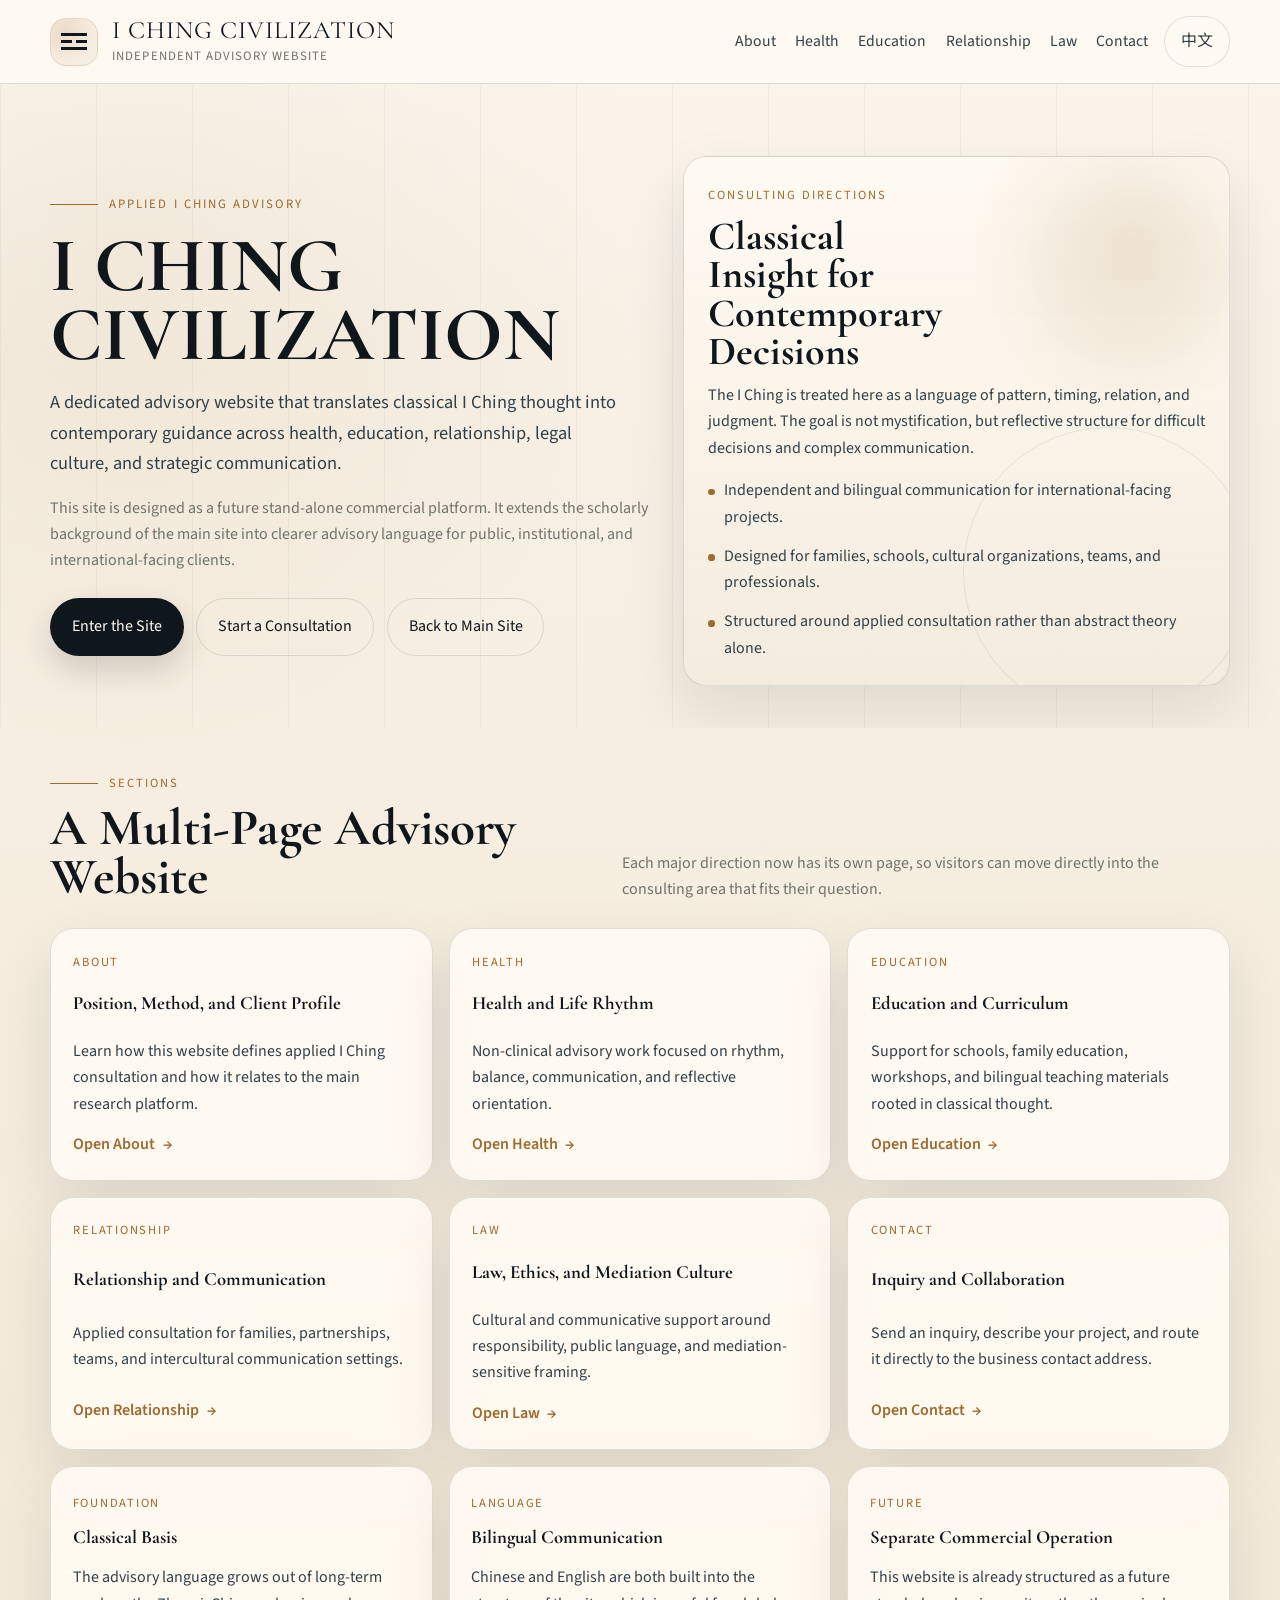
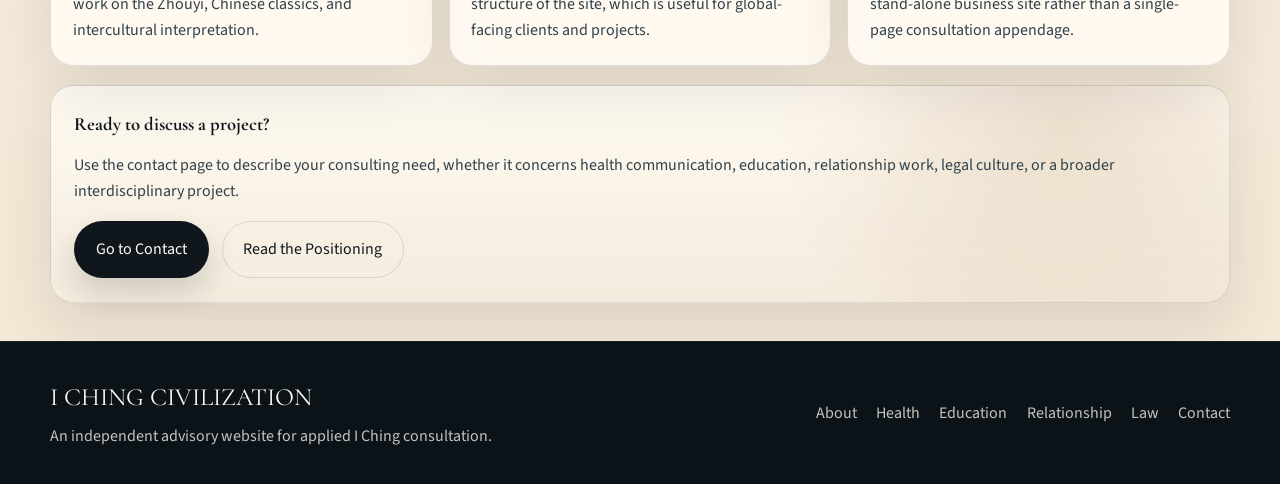
==== en/index.html @ f00c6655 "Initial commit" ====
<!DOCTYPE html>
<html lang="en">
  <head>
    <meta charset="UTF-8" />
    <meta name="viewport" content="width=device-width, initial-scale=1.0" />
    <title>I CHING CIVILIZATION</title>
    <meta
      name="description"
      content="I CHING CIVILIZATION is an independent advisory website that translates I Ching thought into modern consulting across health, education, relationship, law, and communication contexts."
    />
    <link rel="preconnect" href="https://fonts.googleapis.com" />
    <link rel="preconnect" href="https://fonts.gstatic.com" crossorigin />
    <link
      href="https://fonts.googleapis.com/css2?family=Cormorant+Garamond:wght@500;600;700&family=Noto+Sans+SC:wght@400;500;700&family=Noto+Serif+SC:wght@500;600;700&family=Source+Sans+3:wght@400;500;600;700&display=swap"
      rel="stylesheet"
    />
    <link rel="stylesheet" href="../site.css" />
  </head>
  <body data-lang="en">
    <header class="site-header">
      <div class="container nav-wrap">
        <a class="brand" href="index.html" aria-label="I CHING CIVILIZATION Home">
          <span class="brand-mark" aria-hidden="true">
            <span></span>
            <span class="broken"></span>
            <span></span>
          </span>
          <span>
            <span class="brand-title">I CHING CIVILIZATION</span>
            <span class="brand-subtitle">Independent Advisory Website</span>
          </span>
        </a>

        <button class="menu-toggle" id="menu-toggle" type="button" aria-expanded="false" aria-controls="nav-panel">
          Menu
        </button>

        <div class="nav-panel" id="nav-panel">
          <nav class="nav-links" aria-label="Main Navigation">
            <a href="about.html">About</a>
            <a href="health.html">Health</a>
            <a href="education.html">Education</a>
            <a href="relationship.html">Relationship</a>
            <a href="law.html">Law</a>
            <a href="contact.html">Contact</a>
          </nav>
          <a class="lang-switch" href="../zh/index.html">中文</a>
        </div>
      </div>
    </header>

    <main id="top">
      <section class="hero">
        <div class="container hero-grid">
          <div>
            <p class="eyebrow">Applied I Ching Advisory</p>
            <h1>I CHING CIVILIZATION</h1>
            <p class="hero-deck">
              A dedicated advisory website that translates classical I Ching thought into contemporary guidance across health, education, relationship, legal culture, and strategic communication.
            </p>
            <p class="hero-body">
              This site is designed as a future stand-alone commercial platform. It extends the scholarly background of the main site into clearer advisory language for public, institutional, and international-facing clients.
            </p>
            <div class="hero-actions">
              <a class="button" href="about.html">Enter the Site</a>
              <a class="button secondary" href="contact.html">Start a Consultation</a>
              <a class="button secondary" href="https://ichingciv.org/">Back to Main Site</a>
            </div>
          </div>

          <article class="hero-card">
            <span class="card-kicker">Consulting Directions</span>
            <h2>Classical Insight for Contemporary Decisions</h2>
            <p>
              The I Ching is treated here as a language of pattern, timing, relation, and judgment. The goal is not mystification, but reflective structure for difficult decisions and complex communication.
            </p>
            <ul class="point-list">
              <li>Independent and bilingual communication for international-facing projects.</li>
              <li>Designed for families, schools, cultural organizations, teams, and professionals.</li>
              <li>Structured around applied consultation rather than abstract theory alone.</li>
            </ul>
          </article>
        </div>
      </section>

      <section class="section">
        <div class="container">
          <div class="section-head">
            <div>
              <div class="section-tag">Sections</div>
              <h2 class="section-title">A Multi-Page Advisory Website</h2>
            </div>
            <p class="section-copy">
              Each major direction now has its own page, so visitors can move directly into the consulting area that fits their question.
            </p>
          </div>

          <div class="overview-grid">
            <article class="overview-card">
              <span class="service-meta">About</span>
              <h3>Position, Method, and Client Profile</h3>
              <p>Learn how this website defines applied I Ching consultation and how it relates to the main research platform.</p>
              <a class="button-link" href="about.html">Open About</a>
            </article>
            <article class="overview-card">
              <span class="service-meta">Health</span>
              <h3>Health and Life Rhythm</h3>
              <p>Non-clinical advisory work focused on rhythm, balance, communication, and reflective orientation.</p>
              <a class="button-link" href="health.html">Open Health</a>
            </article>
            <article class="overview-card">
              <span class="service-meta">Education</span>
              <h3>Education and Curriculum</h3>
              <p>Support for schools, family education, workshops, and bilingual teaching materials rooted in classical thought.</p>
              <a class="button-link" href="education.html">Open Education</a>
            </article>
            <article class="overview-card">
              <span class="service-meta">Relationship</span>
              <h3>Relationship and Communication</h3>
              <p>Applied consultation for families, partnerships, teams, and intercultural communication settings.</p>
              <a class="button-link" href="relationship.html">Open Relationship</a>
            </article>
            <article class="overview-card">
              <span class="service-meta">Law</span>
              <h3>Law, Ethics, and Mediation Culture</h3>
              <p>Cultural and communicative support around responsibility, public language, and mediation-sensitive framing.</p>
              <a class="button-link" href="law.html">Open Law</a>
            </article>
            <article class="overview-card">
              <span class="service-meta">Contact</span>
              <h3>Inquiry and Collaboration</h3>
              <p>Send an inquiry, describe your project, and route it directly to the business contact address.</p>
              <a class="button-link" href="contact.html">Open Contact</a>
            </article>
          </div>

          <div class="detail-grid" style="margin-top: 1rem;">
            <article class="detail-card">
              <span class="service-meta">Foundation</span>
              <h3>Classical Basis</h3>
              <p>The advisory language grows out of long-term work on the Zhouyi, Chinese classics, and intercultural interpretation.</p>
            </article>
            <article class="detail-card">
              <span class="service-meta">Language</span>
              <h3>Bilingual Communication</h3>
              <p>Chinese and English are both built into the structure of the site, which is useful for global-facing clients and projects.</p>
            </article>
            <article class="detail-card">
              <span class="service-meta">Future</span>
              <h3>Separate Commercial Operation</h3>
              <p>This website is already structured as a future stand-alone business site rather than a single-page consultation appendage.</p>
            </article>
          </div>

          <article class="cta-strip">
            <h3>Ready to discuss a project?</h3>
            <p>Use the contact page to describe your consulting need, whether it concerns health communication, education, relationship work, legal culture, or a broader interdisciplinary project.</p>
            <div class="cta-actions">
              <a class="button" href="contact.html">Go to Contact</a>
              <a class="button secondary" href="about.html">Read the Positioning</a>
            </div>
          </article>
        </div>
      </section>
    </main>

    <footer class="site-footer">
      <div class="container footer-grid">
        <div class="footer-copy">
          <div class="footer-title">I CHING CIVILIZATION</div>
          <p>An independent advisory website for applied I Ching consultation.</p>
        </div>
        <nav class="footer-links">
          <a href="about.html">About</a>
          <a href="health.html">Health</a>
          <a href="education.html">Education</a>
          <a href="relationship.html">Relationship</a>
          <a href="law.html">Law</a>
          <a href="contact.html">Contact</a>
        </nav>
      </div>
    </footer>
    <script src="../site.js?v=20260408-2"></script>
  </body>
</html>
---- site.css ----
:root {
  --ink: #0f171d;
  --ink-soft: #1a2730;
  --paper: #f6efe3;
  --surface: #fffaf2;
  --line: rgba(15, 23, 29, 0.12);
  --accent: #9d6a31;
  --accent-soft: #d8c0a0;
  --copy: #30404a;
  --muted: #6f736c;
  --shadow: 0 24px 60px rgba(15, 23, 29, 0.1);
  --font-sans: "Source Sans 3", "Noto Sans SC", sans-serif;
  --font-serif: "Cormorant Garamond", "Noto Serif SC", serif;
}

* {
  box-sizing: border-box;
}

html {
  scroll-behavior: smooth;
  scroll-padding-top: 6rem;
}

body {
  margin: 0;
  font-family: var(--font-sans);
  color: var(--copy);
  background:
    radial-gradient(circle at 10% 12%, rgba(157, 106, 49, 0.08), transparent 24%),
    linear-gradient(180deg, #f8f2e8 0%, #f3e7d4 100%);
  line-height: 1.65;
  -webkit-font-smoothing: antialiased;
  text-rendering: optimizeLegibility;
}

a {
  color: inherit;
  text-decoration: none;
}

button,
input,
textarea,
select {
  font: inherit;
}

img {
  display: block;
  max-width: 100%;
}

.container {
  width: min(1180px, calc(100% - 2rem));
  margin: 0 auto;
}

.site-header {
  position: sticky;
  top: 0;
  z-index: 30;
  backdrop-filter: blur(14px);
  background: rgba(255, 250, 242, 0.92);
  border-bottom: 1px solid var(--line);
}

.nav-wrap {
  position: relative;
  min-height: 5.2rem;
  display: flex;
  align-items: center;
  justify-content: space-between;
  gap: 1rem;
}

.brand {
  display: flex;
  align-items: center;
  gap: 0.9rem;
}

.brand-mark {
  width: 3rem;
  height: 3rem;
  border-radius: 1rem;
  display: grid;
  align-content: center;
  gap: 0.22rem;
  padding: 0.62rem;
  background:
    radial-gradient(circle at 30% 30%, rgba(157, 106, 49, 0.14), transparent 70%),
    rgba(157, 106, 49, 0.08);
  border: 1px solid rgba(157, 106, 49, 0.16);
}

.brand-mark span {
  display: block;
  height: 0.22rem;
  background: var(--ink);
}

.brand-mark .broken {
  position: relative;
  background: transparent;
}

.brand-mark .broken::before,
.brand-mark .broken::after {
  content: "";
  position: absolute;
  top: 0;
  width: 41%;
  height: 100%;
  background: var(--ink);
}

.brand-mark .broken::after {
  right: 0;
}

.brand-title {
  display: block;
  font-family: var(--font-serif);
  font-size: clamp(1.25rem, 1.95vw, 1.7rem);
  color: var(--ink);
  line-height: 1.05;
  letter-spacing: 0.04em;
}

.brand-subtitle {
  display: block;
  margin-top: 0.18rem;
  color: var(--muted);
  font-size: 0.8rem;
  letter-spacing: 0.08em;
  text-transform: uppercase;
}

.menu-toggle,
.lang-switch,
.button {
  border: 1px solid transparent;
  cursor: pointer;
  transition:
    transform 0.2s ease,
    background-color 0.2s ease,
    border-color 0.2s ease,
    color 0.2s ease,
    box-shadow 0.2s ease;
}

.menu-toggle,
.lang-switch {
  display: none;
  padding: 0.72rem 1rem;
  border-radius: 999px;
  background: var(--surface);
  border-color: var(--line);
}

.nav-panel {
  display: flex;
  align-items: center;
  gap: 1rem;
}

.nav-links {
  display: flex;
  align-items: center;
  gap: 1.2rem;
}

.nav-links a {
  position: relative;
  padding: 0.28rem 0;
  font-size: 0.98rem;
}

.nav-links a::after {
  content: "";
  position: absolute;
  left: 0;
  bottom: -0.18rem;
  width: 100%;
  height: 2px;
  background: var(--accent);
  transform: scaleX(0);
  transform-origin: left;
  transition: transform 0.22s ease;
}

.nav-links a.is-current {
  color: var(--ink);
  font-weight: 600;
}

.nav-links a:hover::after,
.nav-links a:focus-visible::after,
.nav-links a.is-current::after {
  transform: scaleX(1);
}

.lang-switch {
  display: inline-flex;
  align-items: center;
  justify-content: center;
}

.lang-switch:hover,
.menu-toggle:hover {
  transform: translateY(-1px);
  border-color: rgba(157, 106, 49, 0.32);
}

.hero {
  position: relative;
  overflow: hidden;
  padding: 4.5rem 0 2.6rem;
}

.hero::before {
  content: "";
  position: absolute;
  inset: 0;
  background:
    repeating-linear-gradient(
      90deg,
      rgba(15, 23, 29, 0.035) 0,
      rgba(15, 23, 29, 0.035) 1px,
      transparent 1px,
      transparent 96px
    ),
    linear-gradient(180deg, rgba(255, 250, 242, 0.32), transparent 42%);
  pointer-events: none;
}

.hero-grid {
  position: relative;
  display: grid;
  grid-template-columns: minmax(0, 1.06fr) minmax(320px, 0.94fr);
  gap: 1rem;
  align-items: center;
}

.eyebrow {
  display: inline-flex;
  align-items: center;
  gap: 0.7rem;
  margin: 0 0 1rem;
  color: var(--accent);
  font-size: 0.8rem;
  letter-spacing: 0.16em;
  text-transform: uppercase;
}

.eyebrow::before {
  content: "";
  width: 3rem;
  height: 1px;
  background: currentColor;
}

.hero h1 {
  margin: 0;
  font-family: var(--font-serif);
  font-size: clamp(3.25rem, 6vw, 5.7rem);
  line-height: 0.9;
  color: var(--ink);
}

.hero-deck {
  max-width: 36rem;
  margin: 1.15rem 0 0;
  font-size: 1.15rem;
}

.hero-body {
  max-width: 38rem;
  margin: 1rem 0 0;
  color: var(--muted);
}

.hero-actions {
  display: flex;
  flex-wrap: wrap;
  gap: 0.8rem;
  margin-top: 1.5rem;
}

.button {
  display: inline-flex;
  align-items: center;
  justify-content: center;
  gap: 0.55rem;
  padding: 0.92rem 1.3rem;
  border-radius: 999px;
  background: var(--ink);
  color: #fffaf2;
  box-shadow: 0 14px 30px rgba(15, 23, 29, 0.16);
}

.button.secondary {
  background: transparent;
  color: var(--ink);
  border-color: rgba(15, 23, 29, 0.12);
  box-shadow: none;
}

.button:hover,
.button:focus-visible {
  transform: translateY(-1px);
}

.hero-card,
.service-card,
.detail-card,
.contact-card,
.form-card {
  border-radius: 1.45rem;
  border: 1px solid var(--line);
  background: rgba(255, 250, 242, 0.92);
  box-shadow: var(--shadow);
}

.hero-card {
  position: relative;
  overflow: hidden;
  padding: 1.5rem;
  min-height: 26rem;
  background:
    radial-gradient(circle at 82% 18%, rgba(157, 106, 49, 0.16), transparent 26%),
    linear-gradient(180deg, rgba(255, 250, 242, 0.98), rgba(243, 235, 221, 0.92));
}

.hero-card::after {
  content: "";
  position: absolute;
  right: -1.5rem;
  bottom: -2rem;
  width: 18rem;
  height: 18rem;
  border-radius: 50%;
  border: 1px solid rgba(15, 23, 29, 0.08);
}

.card-kicker {
  display: inline-flex;
  margin-bottom: 0.7rem;
  color: var(--accent);
  font-size: 0.78rem;
  letter-spacing: 0.16em;
  text-transform: uppercase;
}

.hero-card h2,
.section-title,
.service-card h3,
.detail-card h3,
.contact-card h3,
.form-card h3 {
  margin: 0;
  font-family: var(--font-serif);
  color: var(--ink);
}

.hero-card h2 {
  font-size: 2.5rem;
  line-height: 0.96;
  max-width: 12ch;
}

.hero-card p,
.service-card p,
.detail-card p,
.contact-card p,
.form-card p {
  margin: 0.72rem 0 0;
}

.point-list {
  margin: 1rem 0 0;
  padding: 0;
  list-style: none;
  display: grid;
  gap: 0.8rem;
}

.point-list li {
  position: relative;
  padding-left: 1rem;
}

.point-list li::before {
  content: "";
  position: absolute;
  left: 0;
  top: 0.72rem;
  width: 0.42rem;
  height: 0.42rem;
  border-radius: 50%;
  background: var(--accent);
}

.section {
  padding: 2.4rem 0;
}

.page-main {
  padding-bottom: 0.5rem;
}

.page-hero {
  position: relative;
  overflow: hidden;
  padding: 3.8rem 0 2.2rem;
}

.page-hero::before {
  content: "";
  position: absolute;
  inset: 0;
  background:
    repeating-linear-gradient(
      90deg,
      rgba(15, 23, 29, 0.03) 0,
      rgba(15, 23, 29, 0.03) 1px,
      transparent 1px,
      transparent 108px
    ),
    linear-gradient(180deg, rgba(255, 250, 242, 0.28), transparent 44%);
  pointer-events: none;
}

.page-hero .container,
.page-section .container {
  position: relative;
}

.breadcrumb {
  display: flex;
  flex-wrap: wrap;
  gap: 0.55rem;
  margin-bottom: 0.9rem;
  color: var(--muted);
  font-size: 0.92rem;
}

.breadcrumb span:last-child {
  color: var(--copy);
}

.page-kicker {
  display: inline-flex;
  align-items: center;
  gap: 0.7rem;
  margin-bottom: 0.9rem;
  color: var(--accent);
  font-size: 0.8rem;
  letter-spacing: 0.16em;
  text-transform: uppercase;
}

.page-kicker::before {
  content: "";
  width: 3rem;
  height: 1px;
  background: currentColor;
}

.page-title {
  margin: 0;
  font-family: var(--font-serif);
  font-size: clamp(3rem, 5vw, 4.7rem);
  line-height: 0.92;
  color: var(--ink);
}

.page-lead {
  max-width: 42rem;
  margin: 1rem 0 0;
  font-size: 1.08rem;
}

.page-grid {
  display: grid;
  grid-template-columns: minmax(0, 1.04fr) minmax(280px, 0.96fr);
  gap: 1rem;
  margin-top: 1.7rem;
  align-items: start;
}

.page-stack,
.side-stack {
  display: grid;
  gap: 1rem;
}

.page-panel,
.overview-card,
.cta-strip {
  border-radius: 1.45rem;
  border: 1px solid var(--line);
  background: rgba(255, 250, 242, 0.92);
  box-shadow: var(--shadow);
}

.page-panel,
.overview-card {
  padding: 1.4rem;
}

.page-panel h3,
.overview-card h3,
.cta-strip h3 {
  margin: 0;
  font-family: var(--font-serif);
  color: var(--ink);
}

.page-panel p,
.overview-card p,
.cta-strip p {
  margin: 0.72rem 0 0;
}

.page-panel + .page-panel {
  margin-top: 0;
}

.overview-grid {
  display: grid;
  grid-template-columns: repeat(3, minmax(0, 1fr));
  gap: 1rem;
}

.overview-card {
  display: grid;
  gap: 0.45rem;
}

.overview-card .button-link {
  margin-top: 0.45rem;
}

.button-link {
  display: inline-flex;
  align-items: center;
  gap: 0.45rem;
  color: var(--accent);
  font-weight: 600;
}

.button-link::after {
  content: "\2192";
  font-size: 0.95rem;
}

.signal-list {
  margin: 0;
  padding-left: 1.1rem;
  display: grid;
  gap: 0.55rem;
}

.signal-list li {
  padding-left: 0.1rem;
}

.cta-strip {
  padding: 1.45rem;
  margin-top: 1.2rem;
  background:
    radial-gradient(circle at 86% 18%, rgba(157, 106, 49, 0.16), transparent 28%),
    linear-gradient(180deg, rgba(255, 250, 242, 0.98), rgba(243, 235, 221, 0.94));
}

.cta-actions {
  display: flex;
  flex-wrap: wrap;
  gap: 0.8rem;
  margin-top: 1rem;
}

.visual-card {
  position: relative;
  overflow: hidden;
  padding: 1.4rem;
  border-radius: 1.45rem;
  border: 1px solid var(--line);
  background:
    radial-gradient(circle at 82% 18%, rgba(157, 106, 49, 0.16), transparent 24%),
    linear-gradient(180deg, rgba(255, 250, 242, 0.98), rgba(243, 235, 221, 0.92));
  box-shadow: var(--shadow);
}

.visual-card::before {
  content: "";
  position: absolute;
  inset: 0;
  background:
    repeating-linear-gradient(
      90deg,
      rgba(15, 23, 29, 0.03) 0,
      rgba(15, 23, 29, 0.03) 1px,
      transparent 1px,
      transparent 90px
    ),
    linear-gradient(180deg, rgba(255, 250, 242, 0.32), transparent 42%);
  pointer-events: none;
}

.visual-card > * {
  position: relative;
}

.visual-head {
  display: flex;
  align-items: start;
  justify-content: space-between;
  gap: 1rem;
}

.visual-head h3 {
  margin: 0;
  font-family: var(--font-serif);
  color: var(--ink);
  font-size: 2rem;
  line-height: 0.95;
}

.visual-copy {
  margin: 0.7rem 0 0;
}

.visual-art {
  position: relative;
  min-height: 15.5rem;
  margin-top: 1rem;
  border-radius: 1.2rem;
  background:
    radial-gradient(circle at center, rgba(157, 106, 49, 0.12), transparent 56%),
    rgba(255, 250, 242, 0.8);
  border: 1px solid rgba(15, 23, 29, 0.08);
}

.visual-art svg {
  width: 100%;
  height: 100%;
  display: block;
}

.oracle-ring {
  position: absolute;
  inset: 1rem;
  border-radius: 50%;
  border: 1px solid rgba(15, 23, 29, 0.08);
}

.oracle-ring::before,
.oracle-ring::after {
  content: "";
  position: absolute;
  inset: 14%;
  border-radius: 50%;
  border: 1px solid rgba(15, 23, 29, 0.08);
}

.oracle-ring::after {
  inset: 30%;
}

.taiji-mark {
  position: absolute;
  left: 50%;
  top: 50%;
  width: 5.3rem;
  height: 5.3rem;
  margin-left: -2.65rem;
  margin-top: -2.65rem;
  border-radius: 50%;
  background:
    radial-gradient(circle at 50% 25%, #fffaf2 0 10%, transparent 11%),
    radial-gradient(circle at 50% 75%, var(--ink) 0 10%, transparent 11%),
    linear-gradient(90deg, var(--ink) 0 50%, #fffaf2 50% 100%);
  box-shadow:
    0 0 0 4px rgba(255, 250, 242, 0.78),
    0 12px 30px rgba(15, 23, 29, 0.12);
}

.taiji-mark::before,
.taiji-mark::after {
  content: "";
  position: absolute;
  left: 50%;
  width: 50%;
  height: 50%;
  margin-left: -25%;
  border-radius: 50%;
}

.taiji-mark::before {
  top: 0;
  background: var(--ink);
}

.taiji-mark::after {
  bottom: 0;
  background: #fffaf2;
}

.hexagram-badge {
  display: inline-grid;
  gap: 0.22rem;
  padding: 0.8rem 0.7rem;
  min-width: 4rem;
  border-radius: 1rem;
  background: rgba(15, 23, 29, 0.06);
  border: 1px solid rgba(15, 23, 29, 0.08);
}

.hexagram-badge span {
  display: block;
  height: 0.22rem;
  border-radius: 999px;
  background: var(--ink);
}

.hexagram-badge .broken {
  position: relative;
  background: transparent;
}

.hexagram-badge .broken::before,
.hexagram-badge .broken::after {
  content: "";
  position: absolute;
  top: 0;
  width: 42%;
  height: 100%;
  background: var(--ink);
  border-radius: 999px;
}

.hexagram-badge .broken::after {
  right: 0;
}

.insight-strip {
  display: flex;
  flex-wrap: wrap;
  gap: 0.6rem;
  margin-top: 1rem;
}

.insight-chip {
  display: inline-flex;
  align-items: center;
  gap: 0.45rem;
  padding: 0.55rem 0.8rem;
  border-radius: 999px;
  background: rgba(15, 23, 29, 0.05);
  border: 1px solid rgba(15, 23, 29, 0.08);
  color: var(--ink-soft);
  font-size: 0.92rem;
}

.insight-chip::before {
  content: "";
  width: 0.42rem;
  height: 0.42rem;
  border-radius: 50%;
  background: var(--accent);
}

.case-grid {
  display: grid;
  grid-template-columns: repeat(3, minmax(0, 1fr));
  gap: 1rem;
  margin-top: 1rem;
}

.case-card {
  padding: 1.35rem;
  border-radius: 1.3rem;
  border: 1px solid var(--line);
  background: rgba(255, 250, 242, 0.94);
  box-shadow: var(--shadow);
}

.case-meta {
  display: inline-flex;
  margin-bottom: 0.6rem;
  color: var(--accent);
  font-size: 0.78rem;
  letter-spacing: 0.14em;
  text-transform: uppercase;
}

.case-card h3,
.process-card h3 {
  margin: 0;
  font-family: var(--font-serif);
  color: var(--ink);
}

.case-card p,
.process-card p {
  margin: 0.72rem 0 0;
}

.case-points {
  margin: 0.95rem 0 0;
  padding-left: 1rem;
  display: grid;
  gap: 0.45rem;
}

.process-grid {
  display: grid;
  grid-template-columns: repeat(3, minmax(0, 1fr));
  gap: 1rem;
  margin-top: 1rem;
}

.process-card {
  padding: 1.25rem;
  border-radius: 1.25rem;
  border: 1px solid var(--line);
  background: rgba(15, 23, 29, 0.03);
}

.process-index {
  display: inline-flex;
  margin-bottom: 0.6rem;
  color: var(--accent);
  font-family: var(--font-serif);
  font-size: 1.35rem;
}

.theme-about .visual-art {
  background:
    radial-gradient(circle at 50% 45%, rgba(157, 106, 49, 0.16), transparent 52%),
    linear-gradient(180deg, rgba(246, 239, 227, 0.92), rgba(239, 228, 208, 0.82));
}

.theme-health .visual-art {
  background:
    radial-gradient(circle at 35% 38%, rgba(85, 123, 90, 0.16), transparent 42%),
    linear-gradient(180deg, rgba(246, 239, 227, 0.92), rgba(225, 234, 220, 0.78));
}

.theme-education .visual-art {
  background:
    radial-gradient(circle at 68% 32%, rgba(157, 106, 49, 0.14), transparent 38%),
    linear-gradient(180deg, rgba(246, 239, 227, 0.94), rgba(230, 224, 208, 0.84));
}

.theme-relationship .visual-art {
  background:
    radial-gradient(circle at 50% 50%, rgba(173, 95, 78, 0.14), transparent 42%),
    linear-gradient(180deg, rgba(246, 239, 227, 0.92), rgba(236, 225, 218, 0.82));
}

.theme-law .visual-art {
  background:
    radial-gradient(circle at 62% 24%, rgba(76, 92, 117, 0.14), transparent 34%),
    linear-gradient(180deg, rgba(246, 239, 227, 0.94), rgba(224, 229, 236, 0.82));
}

.theme-contact .visual-art {
  background:
    radial-gradient(circle at 42% 26%, rgba(157, 106, 49, 0.14), transparent 34%),
    linear-gradient(180deg, rgba(246, 239, 227, 0.94), rgba(231, 223, 214, 0.82));
}

.section-head {
  display: flex;
  align-items: end;
  justify-content: space-between;
  gap: 1rem;
  margin-bottom: 1.6rem;
}

.section-tag {
  display: inline-flex;
  align-items: center;
  gap: 0.7rem;
  margin-bottom: 0.65rem;
  color: var(--accent);
  font-size: 0.78rem;
  letter-spacing: 0.16em;
  text-transform: uppercase;
}

.section-tag::before {
  content: "";
  width: 3rem;
  height: 1px;
  background: currentColor;
}

.section-title {
  font-size: clamp(2.15rem, 4vw, 3.6rem);
  line-height: 0.96;
}

.section-copy {
  max-width: 38rem;
  margin: 0;
  color: var(--muted);
}

.service-grid,
.detail-grid {
  display: grid;
  grid-template-columns: repeat(3, minmax(0, 1fr));
  gap: 1rem;
}

.service-card,
.detail-card,
.contact-card,
.form-card {
  padding: 1.35rem;
}

.service-meta {
  display: inline-flex;
  margin-bottom: 0.55rem;
  color: var(--accent);
  font-size: 0.78rem;
  letter-spacing: 0.14em;
  text-transform: uppercase;
}

.contact-layout {
  display: grid;
  grid-template-columns: minmax(0, 0.95fr) minmax(320px, 1.05fr);
  gap: 1rem;
}

.contact-stack {
  display: grid;
  gap: 1rem;
}

.contact-list {
  display: grid;
  gap: 0.9rem;
  margin-top: 1rem;
}

.contact-list strong {
  display: block;
  margin-bottom: 0.2rem;
  color: var(--ink);
}

.form-grid {
  display: grid;
  grid-template-columns: repeat(2, minmax(0, 1fr));
  gap: 1rem;
}

.field {
  display: grid;
  gap: 0.45rem;
}

.field.full {
  grid-column: 1 / -1;
}

.field input,
.field select,
.field textarea {
  width: 100%;
  padding: 0.9rem 1rem;
  border-radius: 1rem;
  border: 1px solid rgba(15, 23, 29, 0.12);
  background: rgba(255, 250, 242, 0.92);
  color: var(--copy);
}

.field textarea {
  min-height: 9rem;
  resize: vertical;
}

.form-foot {
  display: flex;
  align-items: center;
  justify-content: space-between;
  gap: 1rem;
  margin-top: 1rem;
}

.form-note,
.form-status {
  font-size: 0.92rem;
  color: var(--muted);
}

.site-footer {
  padding: 2.2rem 0;
  color: rgba(255, 250, 242, 0.76);
  background: #0b1218;
  border-top: 1px solid rgba(255, 250, 242, 0.08);
}

.footer-grid {
  display: flex;
  align-items: center;
  justify-content: space-between;
  gap: 1.2rem;
}

.footer-title {
  color: #fffaf2;
  font-size: 1.55rem;
  font-family: var(--font-serif);
}

.footer-copy p {
  margin: 0.28rem 0 0;
}

.footer-links {
  display: flex;
  flex-wrap: wrap;
  gap: 0.9rem 1.2rem;
}

@media (max-width: 1080px) {
  .hero-grid,
  .contact-layout,
  .service-grid,
  .detail-grid,
  .page-grid,
  .overview-grid,
  .case-grid,
  .process-grid {
    grid-template-columns: 1fr;
  }
}

@media (max-width: 860px) {
  .menu-toggle {
    display: inline-flex;
  }

  .nav-panel {
    position: absolute;
    top: calc(100% + 0.8rem);
    left: 0;
    right: 0;
    z-index: 20;
    display: none;
    flex-direction: column;
    align-items: stretch;
    padding: 1rem;
    border-radius: 1.3rem;
    border: 1px solid var(--line);
    background: rgba(255, 250, 242, 0.98);
    box-shadow: var(--shadow);
  }

  .nav-panel.open {
    display: flex;
  }

  .nav-links {
    flex-direction: column;
    align-items: stretch;
    gap: 0.4rem;
  }

  .nav-links a {
    padding: 0.7rem 0;
  }

  .form-grid {
    grid-template-columns: 1fr;
  }

  .section-head,
  .form-foot,
  .footer-grid {
    align-items: start;
    flex-direction: column;
  }
}

@media (max-width: 640px) {
  .hero {
    padding-top: 3.5rem;
  }

  .hero h1 {
    font-size: 3rem;
  }

  .brand-subtitle {
    letter-spacing: 0.04em;
    text-transform: none;
  }
}

@media (prefers-reduced-motion: reduce) {
  html {
    scroll-behavior: auto;
  }

  .button,
  .lang-switch,
  .menu-toggle,
  .nav-links a::after {
    transition: none;
  }
}
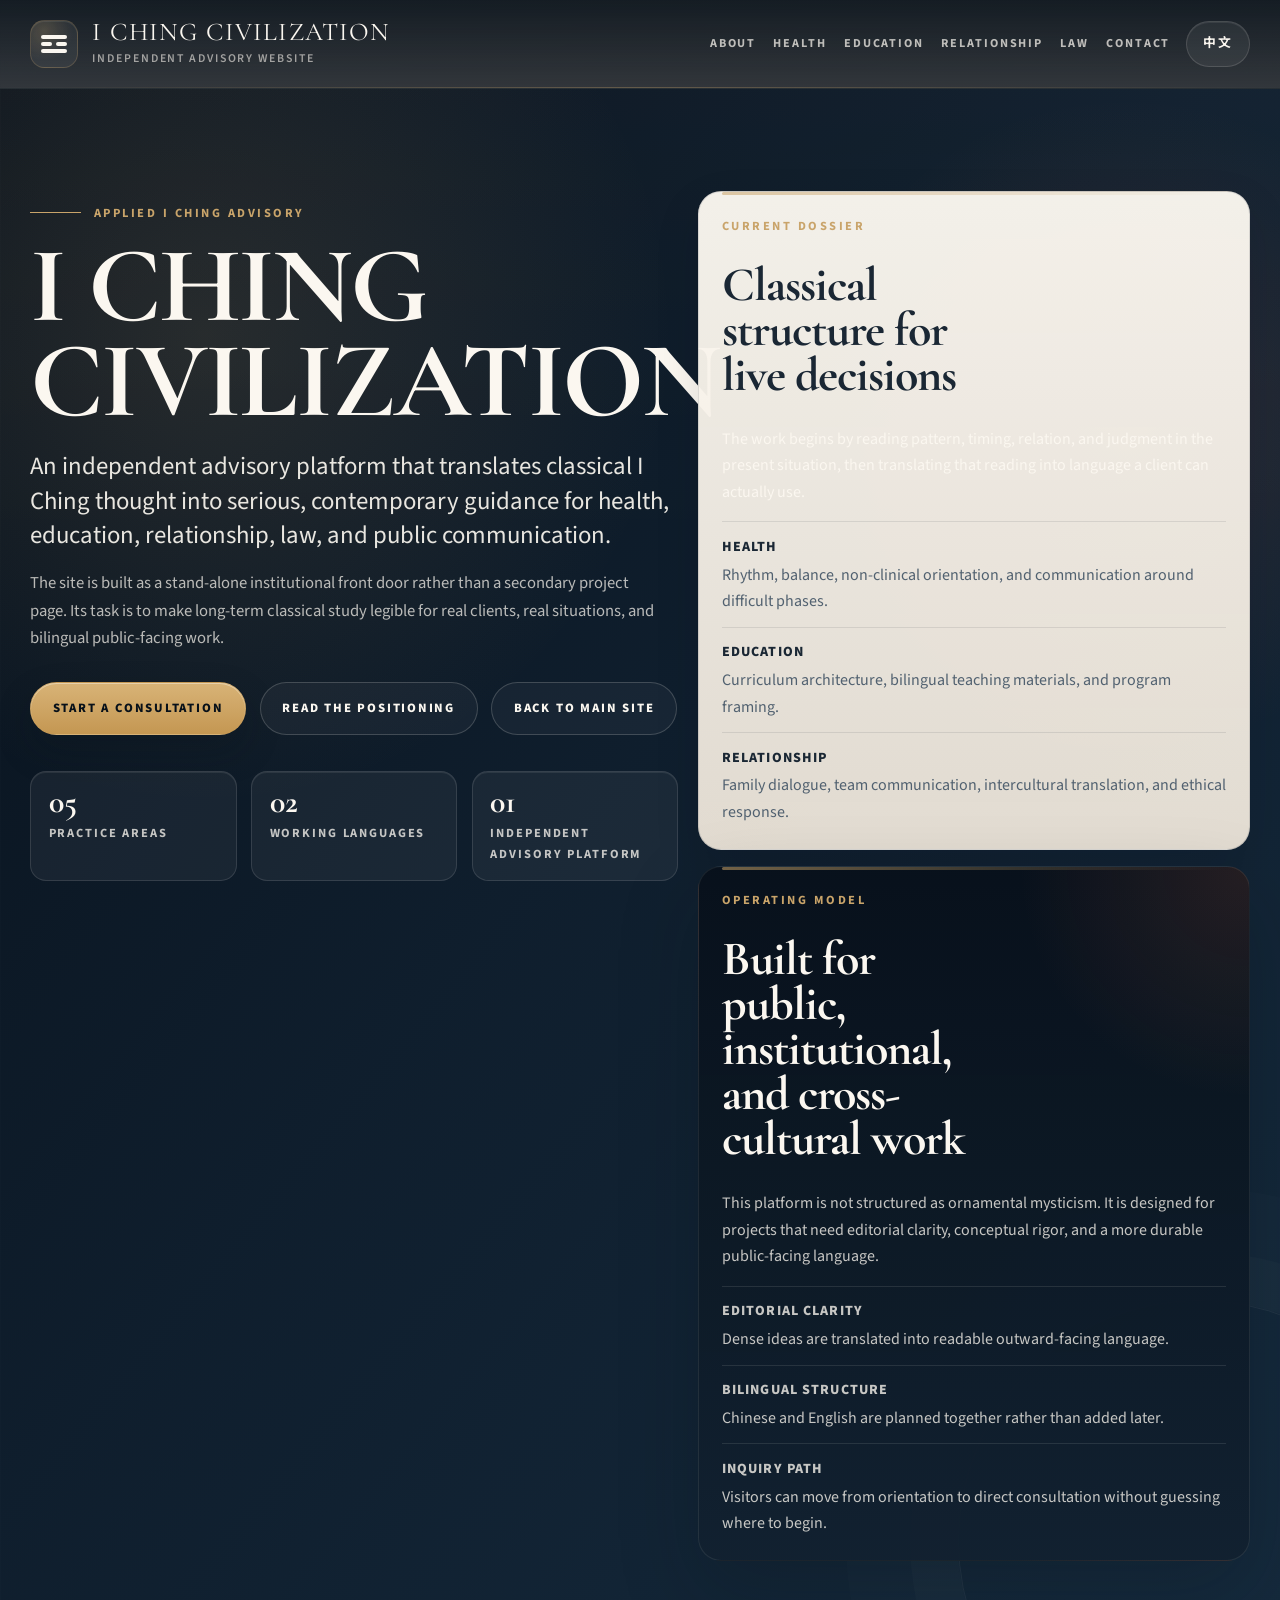
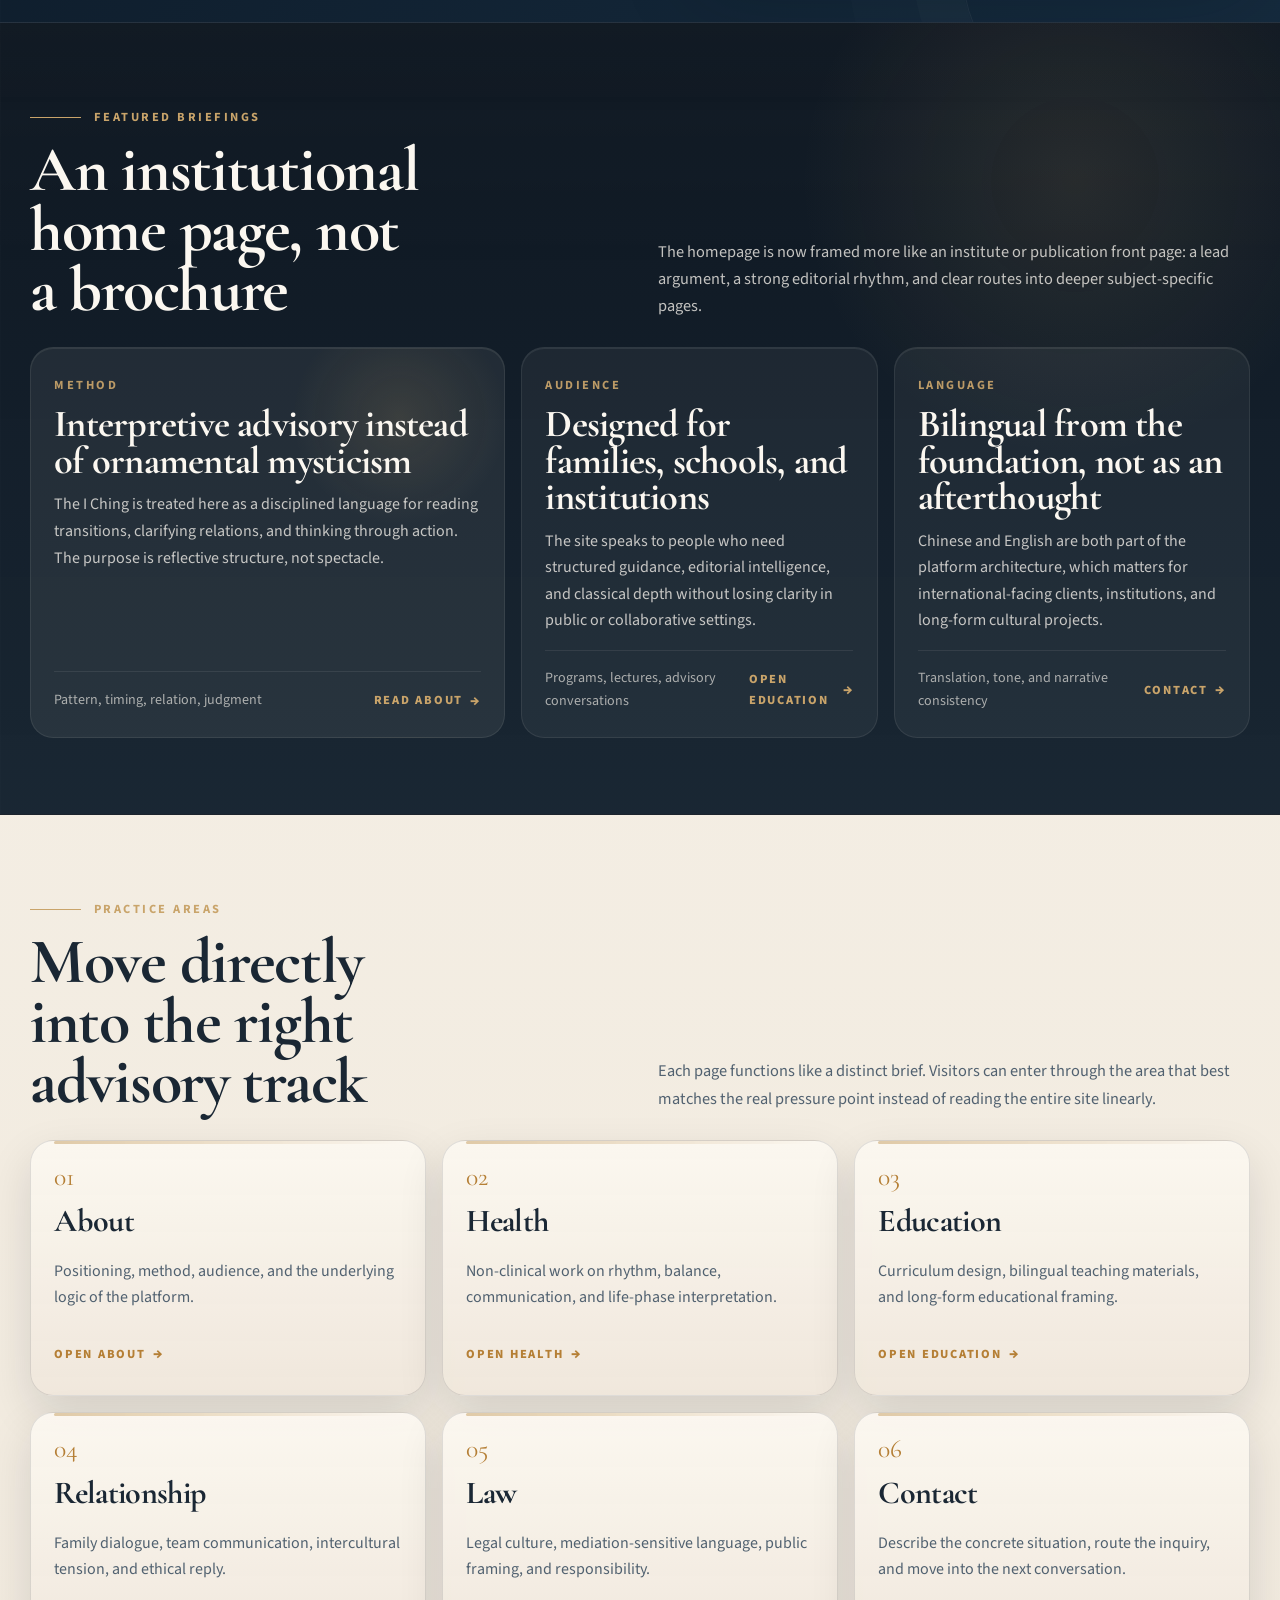
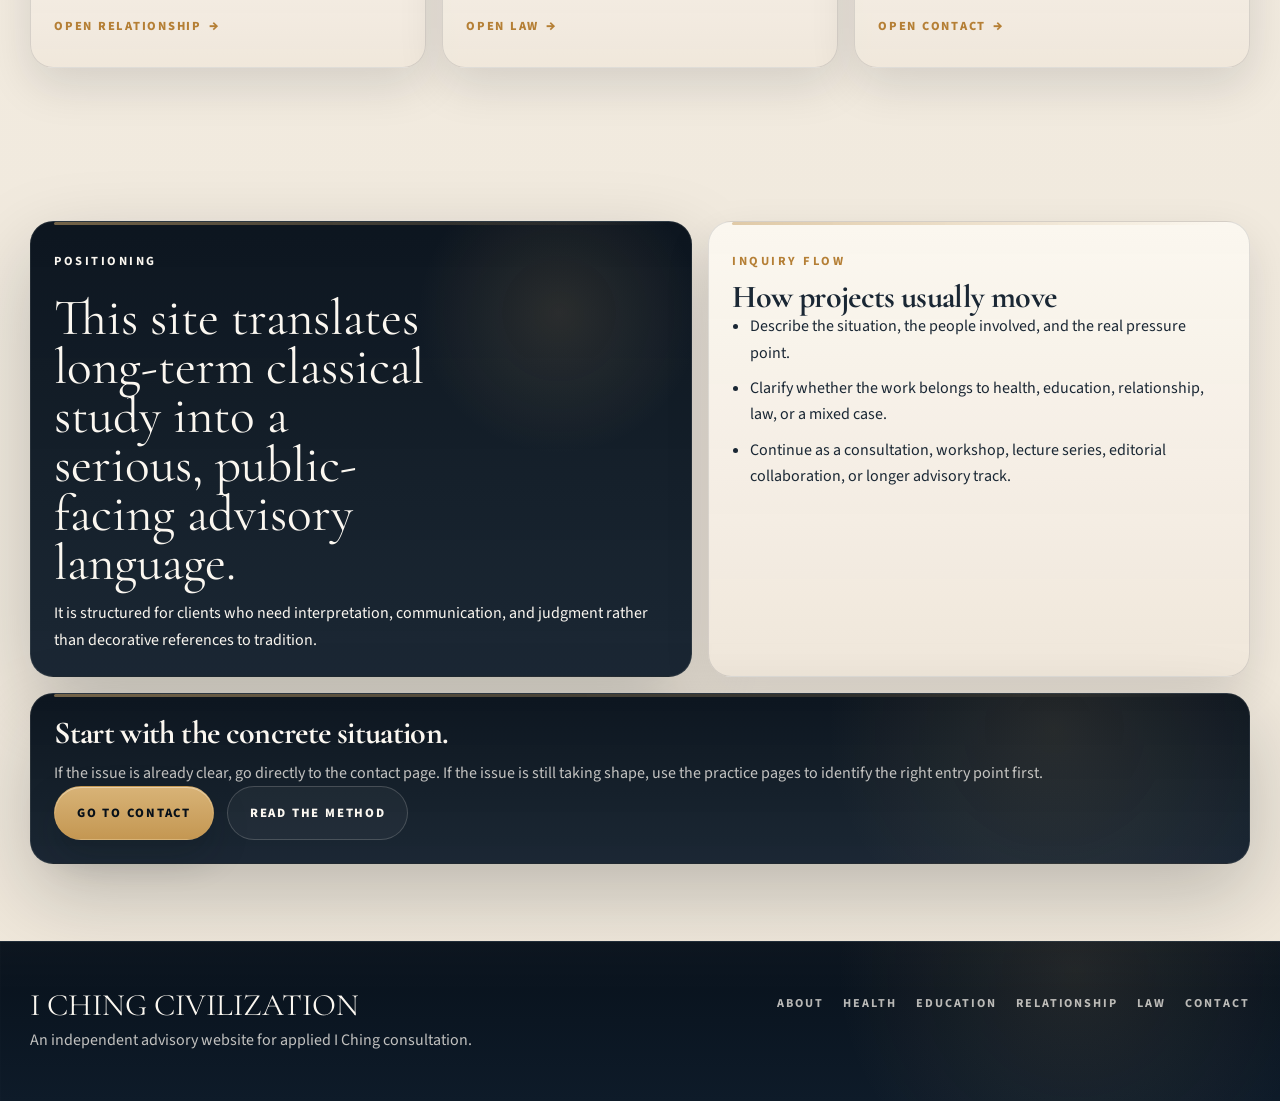
==== commit 8e379d5a: "change all" ====
--- a/en/index.html
+++ b/en/index.html
@@ -16,7 +16,7 @@
     />
     <link rel="stylesheet" href="../site.css" />
   </head>
-  <body data-lang="en">
+  <body class="home-page" data-lang="en">
     <header class="site-header">
       <div class="container nav-wrap">
         <a class="brand" href="index.html" aria-label="I CHING CIVILIZATION Home">
@@ -52,34 +52,139 @@
     <main id="top">
       <section class="hero">
         <div class="container hero-grid">
-          <div>
+          <div class="hero-copy">
             <p class="eyebrow">Applied I Ching Advisory</p>
             <h1>I CHING CIVILIZATION</h1>
             <p class="hero-deck">
-              A dedicated advisory website that translates classical I Ching thought into contemporary guidance across health, education, relationship, legal culture, and strategic communication.
+              An independent advisory platform that translates classical I Ching thought into serious, contemporary guidance for health, education, relationship, law, and public communication.
             </p>
             <p class="hero-body">
-              This site is designed as a future stand-alone commercial platform. It extends the scholarly background of the main site into clearer advisory language for public, institutional, and international-facing clients.
+              The site is built as a stand-alone institutional front door rather than a secondary project page. Its task is to make long-term classical study legible for real clients, real situations, and bilingual public-facing work.
             </p>
             <div class="hero-actions">
-              <a class="button" href="about.html">Enter the Site</a>
-              <a class="button secondary" href="contact.html">Start a Consultation</a>
+              <a class="button" href="contact.html">Start a Consultation</a>
+              <a class="button secondary" href="about.html">Read the Positioning</a>
               <a class="button secondary" href="https://ichingciv.org/">Back to Main Site</a>
             </div>
-          </div>
-
-          <article class="hero-card">
-            <span class="card-kicker">Consulting Directions</span>
-            <h2>Classical Insight for Contemporary Decisions</h2>
-            <p>
-              The I Ching is treated here as a language of pattern, timing, relation, and judgment. The goal is not mystification, but reflective structure for difficult decisions and complex communication.
-            </p>
-            <ul class="point-list">
-              <li>Independent and bilingual communication for international-facing projects.</li>
-              <li>Designed for families, schools, cultural organizations, teams, and professionals.</li>
-              <li>Structured around applied consultation rather than abstract theory alone.</li>
-            </ul>
-          </article>
+            <div class="hero-metrics">
+              <div class="metric">
+                <strong>05</strong>
+                <span>practice areas</span>
+              </div>
+              <div class="metric">
+                <strong>02</strong>
+                <span>working languages</span>
+              </div>
+              <div class="metric">
+                <strong>01</strong>
+                <span>independent advisory platform</span>
+              </div>
+            </div>
+          </div>
+
+          <div class="hero-column">
+            <article class="hero-card hero-brief">
+              <span class="card-kicker">Current Dossier</span>
+              <h2>Classical structure for live decisions</h2>
+              <p>
+                The work begins by reading pattern, timing, relation, and judgment in the present situation, then translating that reading into language a client can actually use.
+              </p>
+              <ul class="brief-list">
+                <li>
+                  <strong>Health</strong>
+                  <span>Rhythm, balance, non-clinical orientation, and communication around difficult phases.</span>
+                </li>
+                <li>
+                  <strong>Education</strong>
+                  <span>Curriculum architecture, bilingual teaching materials, and program framing.</span>
+                </li>
+                <li>
+                  <strong>Relationship</strong>
+                  <span>Family dialogue, team communication, intercultural translation, and ethical response.</span>
+                </li>
+              </ul>
+            </article>
+
+            <article class="hero-card hero-brief secondary">
+              <span class="card-kicker">Operating Model</span>
+              <h2>Built for public, institutional, and cross-cultural work</h2>
+              <p>
+                This platform is not structured as ornamental mysticism. It is designed for projects that need editorial clarity, conceptual rigor, and a more durable public-facing language.
+              </p>
+              <ul class="brief-list">
+                <li>
+                  <strong>Editorial clarity</strong>
+                  <span>Dense ideas are translated into readable outward-facing language.</span>
+                </li>
+                <li>
+                  <strong>Bilingual structure</strong>
+                  <span>Chinese and English are planned together rather than added later.</span>
+                </li>
+                <li>
+                  <strong>Inquiry path</strong>
+                  <span>Visitors can move from orientation to direct consultation without guessing where to begin.</span>
+                </li>
+              </ul>
+            </article>
+          </div>
+        </div>
+      </section>
+
+      <section class="section section-dark">
+        <div class="container">
+          <div class="section-head light">
+            <div>
+              <div class="section-tag">Featured Briefings</div>
+              <h2 class="section-title">An institutional home page, not a brochure</h2>
+            </div>
+            <p class="section-copy">
+              The homepage is now framed more like an institute or publication front page: a lead argument, a strong editorial rhythm, and clear routes into deeper subject-specific pages.
+            </p>
+          </div>
+
+          <div class="editorial-grid">
+            <article class="editorial-card feature">
+              <div>
+                <span class="editorial-kicker">Method</span>
+                <h3>Interpretive advisory instead of ornamental mysticism</h3>
+                <p>
+                  The I Ching is treated here as a disciplined language for reading transitions, clarifying relations, and thinking through action. The purpose is reflective structure, not spectacle.
+                </p>
+              </div>
+              <div class="editorial-footer">
+                <span>Pattern, timing, relation, judgment</span>
+                <a class="button-link" href="about.html">Read About</a>
+              </div>
+            </article>
+
+            <article class="editorial-card">
+              <div>
+                <span class="editorial-kicker">Audience</span>
+                <h3>Designed for families, schools, and institutions</h3>
+                <p>
+                  The site speaks to people who need structured guidance, editorial intelligence, and classical depth without losing clarity in public or collaborative settings.
+                </p>
+              </div>
+              <div class="editorial-footer">
+                <span>Programs, lectures, advisory conversations</span>
+                <a class="button-link" href="education.html">Open Education</a>
+              </div>
+            </article>
+
+            <article class="editorial-card">
+              <div>
+                <span class="editorial-kicker">Language</span>
+                <h3>Bilingual from the foundation, not as an afterthought</h3>
+                <p>
+                  Chinese and English are both part of the platform architecture, which matters for international-facing clients, institutions, and long-form cultural projects.
+                </p>
+              </div>
+              <div class="editorial-footer">
+                <span>Translation, tone, and narrative consistency</span>
+                <a class="button-link" href="contact.html">Contact</a>
+              </div>
+            </article>
+          </div>
         </div>
       </section>
 
@@ -87,77 +192,92 @@
         <div class="container">
           <div class="section-head">
             <div>
-              <div class="section-tag">Sections</div>
-              <h2 class="section-title">A Multi-Page Advisory Website</h2>
+              <div class="section-tag">Practice Areas</div>
+              <h2 class="section-title">Move directly into the right advisory track</h2>
             </div>
             <p class="section-copy">
-              Each major direction now has its own page, so visitors can move directly into the consulting area that fits their question.
-            </p>
-          </div>
-
-          <div class="overview-grid">
-            <article class="overview-card">
-              <span class="service-meta">About</span>
-              <h3>Position, Method, and Client Profile</h3>
-              <p>Learn how this website defines applied I Ching consultation and how it relates to the main research platform.</p>
-              <a class="button-link" href="about.html">Open About</a>
-            </article>
-            <article class="overview-card">
-              <span class="service-meta">Health</span>
-              <h3>Health and Life Rhythm</h3>
-              <p>Non-clinical advisory work focused on rhythm, balance, communication, and reflective orientation.</p>
-              <a class="button-link" href="health.html">Open Health</a>
-            </article>
-            <article class="overview-card">
-              <span class="service-meta">Education</span>
-              <h3>Education and Curriculum</h3>
-              <p>Support for schools, family education, workshops, and bilingual teaching materials rooted in classical thought.</p>
-              <a class="button-link" href="education.html">Open Education</a>
-            </article>
-            <article class="overview-card">
-              <span class="service-meta">Relationship</span>
-              <h3>Relationship and Communication</h3>
-              <p>Applied consultation for families, partnerships, teams, and intercultural communication settings.</p>
-              <a class="button-link" href="relationship.html">Open Relationship</a>
-            </article>
-            <article class="overview-card">
-              <span class="service-meta">Law</span>
-              <h3>Law, Ethics, and Mediation Culture</h3>
-              <p>Cultural and communicative support around responsibility, public language, and mediation-sensitive framing.</p>
-              <a class="button-link" href="law.html">Open Law</a>
-            </article>
-            <article class="overview-card">
-              <span class="service-meta">Contact</span>
-              <h3>Inquiry and Collaboration</h3>
-              <p>Send an inquiry, describe your project, and route it directly to the business contact address.</p>
-              <a class="button-link" href="contact.html">Open Contact</a>
-            </article>
-          </div>
-
-          <div class="detail-grid" style="margin-top: 1rem;">
-            <article class="detail-card">
-              <span class="service-meta">Foundation</span>
-              <h3>Classical Basis</h3>
-              <p>The advisory language grows out of long-term work on the Zhouyi, Chinese classics, and intercultural interpretation.</p>
-            </article>
-            <article class="detail-card">
-              <span class="service-meta">Language</span>
-              <h3>Bilingual Communication</h3>
-              <p>Chinese and English are both built into the structure of the site, which is useful for global-facing clients and projects.</p>
-            </article>
-            <article class="detail-card">
-              <span class="service-meta">Future</span>
-              <h3>Separate Commercial Operation</h3>
-              <p>This website is already structured as a future stand-alone business site rather than a single-page consultation appendage.</p>
-            </article>
-          </div>
-
-          <article class="cta-strip">
-            <h3>Ready to discuss a project?</h3>
-            <p>Use the contact page to describe your consulting need, whether it concerns health communication, education, relationship work, legal culture, or a broader interdisciplinary project.</p>
+              Each page functions like a distinct brief. Visitors can enter through the area that best matches the real pressure point instead of reading the entire site linearly.
+            </p>
+          </div>
+
+          <div class="practice-board">
+            <article class="practice-card">
+              <span class="practice-index">01</span>
+              <h3>About</h3>
+              <p>Positioning, method, audience, and the underlying logic of the platform.</p>
+              <a class="practice-link" href="about.html">Open About</a>
+            </article>
+
+            <article class="practice-card">
+              <span class="practice-index">02</span>
+              <h3>Health</h3>
+              <p>Non-clinical work on rhythm, balance, communication, and life-phase interpretation.</p>
+              <a class="practice-link" href="health.html">Open Health</a>
+            </article>
+
+            <article class="practice-card">
+              <span class="practice-index">03</span>
+              <h3>Education</h3>
+              <p>Curriculum design, bilingual teaching materials, and long-form educational framing.</p>
+              <a class="practice-link" href="education.html">Open Education</a>
+            </article>
+
+            <article class="practice-card">
+              <span class="practice-index">04</span>
+              <h3>Relationship</h3>
+              <p>Family dialogue, team communication, intercultural tension, and ethical reply.</p>
+              <a class="practice-link" href="relationship.html">Open Relationship</a>
+            </article>
+
+            <article class="practice-card">
+              <span class="practice-index">05</span>
+              <h3>Law</h3>
+              <p>Legal culture, mediation-sensitive language, public framing, and responsibility.</p>
+              <a class="practice-link" href="law.html">Open Law</a>
+            </article>
+
+            <article class="practice-card">
+              <span class="practice-index">06</span>
+              <h3>Contact</h3>
+              <p>Describe the concrete situation, route the inquiry, and move into the next conversation.</p>
+              <a class="practice-link" href="contact.html">Open Contact</a>
+            </article>
+          </div>
+        </div>
+      </section>
+
+      <section class="section">
+        <div class="container">
+          <div class="manifesto-grid">
+            <article class="manifesto-panel dark">
+              <span class="service-meta">Positioning</span>
+              <p class="manifesto-quote">
+                This site translates long-term classical study into a serious, public-facing advisory language.
+              </p>
+              <p>
+                It is structured for clients who need interpretation, communication, and judgment rather than decorative references to tradition.
+              </p>
+            </article>
+
+            <article class="manifesto-panel">
+              <span class="service-meta">Inquiry Flow</span>
+              <h3>How projects usually move</h3>
+              <ul class="signal-list">
+                <li>Describe the situation, the people involved, and the real pressure point.</li>
+                <li>Clarify whether the work belongs to health, education, relationship, law, or a mixed case.</li>
+                <li>Continue as a consultation, workshop, lecture series, editorial collaboration, or longer advisory track.</li>
+              </ul>
+            </article>
+          </div>
+
+          <article class="cta-strip home-cta">
+            <h3>Start with the concrete situation.</h3>
+            <p>
+              If the issue is already clear, go directly to the contact page. If the issue is still taking shape, use the practice pages to identify the right entry point first.
+            </p>
             <div class="cta-actions">
               <a class="button" href="contact.html">Go to Contact</a>
-              <a class="button secondary" href="about.html">Read the Positioning</a>
+              <a class="button secondary" href="about.html">Read the Method</a>
             </div>
           </article>
         </div>
--- a/site.css
+++ b/site.css
@@ -1,14 +1,22 @@
 :root {
-  --ink: #0f171d;
-  --ink-soft: #1a2730;
-  --paper: #f6efe3;
-  --surface: #fffaf2;
-  --line: rgba(15, 23, 29, 0.12);
-  --accent: #9d6a31;
-  --accent-soft: #d8c0a0;
-  --copy: #30404a;
-  --muted: #6f736c;
-  --shadow: 0 24px 60px rgba(15, 23, 29, 0.1);
+  --night: #071019;
+  --night-soft: #102130;
+  --night-deep: #142a3d;
+  --paper: #f4efe6;
+  --paper-soft: #fbf7f0;
+  --sand: #dfd3bf;
+  --line: rgba(19, 31, 45, 0.12);
+  --line-strong: rgba(251, 247, 240, 0.14);
+  --accent: #c9a46a;
+  --accent-strong: #b57f35;
+  --accent-soft: rgba(201, 164, 106, 0.15);
+  --signal: #d46c47;
+  --text: #1a2734;
+  --text-soft: #516170;
+  --text-muted: #6b7988;
+  --white-soft: rgba(251, 247, 240, 0.76);
+  --shadow-strong: 0 30px 80px rgba(7, 16, 25, 0.22);
+  --shadow-card: 0 18px 46px rgba(12, 20, 30, 0.12);
   --font-sans: "Source Sans 3", "Noto Sans SC", sans-serif;
   --font-serif: "Cormorant Garamond", "Noto Serif SC", serif;
 }
@@ -24,19 +32,37 @@
 
 body {
   margin: 0;
+  min-height: 100vh;
   font-family: var(--font-sans);
-  color: var(--copy);
-  background:
-    radial-gradient(circle at 10% 12%, rgba(157, 106, 49, 0.08), transparent 24%),
-    linear-gradient(180deg, #f8f2e8 0%, #f3e7d4 100%);
-  line-height: 1.65;
+  color: var(--text);
+  background:
+    radial-gradient(circle at top, rgba(201, 164, 106, 0.12), transparent 26%),
+    linear-gradient(180deg, #e7ddce 0%, #f6f1e8 30%, #efe7da 100%);
+  line-height: 1.66;
   -webkit-font-smoothing: antialiased;
   text-rendering: optimizeLegibility;
+}
+
+body::before {
+  content: "";
+  position: fixed;
+  inset: 0;
+  pointer-events: none;
+  background:
+    linear-gradient(90deg, rgba(7, 16, 25, 0.028) 0, rgba(7, 16, 25, 0.028) 1px, transparent 1px, transparent 104px),
+    linear-gradient(180deg, rgba(251, 247, 240, 0.08), transparent 38%);
+  opacity: 0.4;
 }
 
 a {
   color: inherit;
   text-decoration: none;
+  transition:
+    color 0.2s ease,
+    border-color 0.2s ease,
+    background-color 0.2s ease,
+    transform 0.2s ease,
+    box-shadow 0.2s ease;
 }
 
 button,
@@ -51,23 +77,41 @@
   max-width: 100%;
 }
 
+::selection {
+  background: rgba(181, 127, 53, 0.22);
+}
+
+:focus-visible {
+  outline: 2px solid rgba(181, 127, 53, 0.78);
+  outline-offset: 3px;
+}
+
 .container {
-  width: min(1180px, calc(100% - 2rem));
+  width: min(1220px, calc(100% - 2rem));
   margin: 0 auto;
 }
 
 .site-header {
   position: sticky;
   top: 0;
-  z-index: 30;
-  backdrop-filter: blur(14px);
-  background: rgba(255, 250, 242, 0.92);
-  border-bottom: 1px solid var(--line);
+  z-index: 40;
+  backdrop-filter: blur(16px);
+  background: linear-gradient(180deg, rgba(7, 16, 25, 0.94), rgba(10, 18, 28, 0.82));
+  border-bottom: 1px solid rgba(251, 247, 240, 0.08);
+}
+
+.site-header::after {
+  content: "";
+  position: absolute;
+  inset: auto 0 0;
+  height: 1px;
+  background: linear-gradient(90deg, transparent, rgba(201, 164, 106, 0.55), transparent);
+  opacity: 0.6;
 }
 
 .nav-wrap {
   position: relative;
-  min-height: 5.2rem;
+  min-height: 5.5rem;
   display: flex;
   align-items: center;
   justify-content: space-between;
@@ -78,26 +122,30 @@
   display: flex;
   align-items: center;
   gap: 0.9rem;
+  min-width: 0;
 }
 
 .brand-mark {
   width: 3rem;
   height: 3rem;
-  border-radius: 1rem;
+  flex: 0 0 auto;
   display: grid;
   align-content: center;
   gap: 0.22rem;
-  padding: 0.62rem;
-  background:
-    radial-gradient(circle at 30% 30%, rgba(157, 106, 49, 0.14), transparent 70%),
-    rgba(157, 106, 49, 0.08);
-  border: 1px solid rgba(157, 106, 49, 0.16);
+  padding: 0.65rem;
+  border-radius: 0.9rem;
+  border: 1px solid rgba(201, 164, 106, 0.24);
+  background:
+    radial-gradient(circle at 28% 22%, rgba(201, 164, 106, 0.22), transparent 60%),
+    rgba(251, 247, 240, 0.06);
+  box-shadow: inset 0 1px 0 rgba(251, 247, 240, 0.08);
 }
 
 .brand-mark span {
   display: block;
   height: 0.22rem;
-  background: var(--ink);
+  border-radius: 999px;
+  background: var(--paper-soft);
 }
 
 .brand-mark .broken {
@@ -112,28 +160,33 @@
   top: 0;
   width: 41%;
   height: 100%;
-  background: var(--ink);
+  border-radius: 999px;
+  background: var(--paper-soft);
 }
 
 .brand-mark .broken::after {
   right: 0;
 }
 
-.brand-title {
-  display: block;
-  font-family: var(--font-serif);
-  font-size: clamp(1.25rem, 1.95vw, 1.7rem);
-  color: var(--ink);
-  line-height: 1.05;
-  letter-spacing: 0.04em;
-}
-
+.brand-title,
 .brand-subtitle {
   display: block;
+}
+
+.brand-title {
+  font-family: var(--font-serif);
+  font-size: clamp(1.25rem, 2vw, 1.7rem);
+  line-height: 1.04;
+  letter-spacing: 0.045em;
+  color: var(--paper-soft);
+}
+
+.brand-subtitle {
   margin-top: 0.18rem;
-  color: var(--muted);
-  font-size: 0.8rem;
-  letter-spacing: 0.08em;
+  color: rgba(251, 247, 240, 0.58);
+  font-size: 0.74rem;
+  font-weight: 600;
+  letter-spacing: 0.16em;
   text-transform: uppercase;
 }
 
@@ -142,21 +195,31 @@
 .button {
   border: 1px solid transparent;
   cursor: pointer;
-  transition:
-    transform 0.2s ease,
-    background-color 0.2s ease,
-    border-color 0.2s ease,
-    color 0.2s ease,
-    box-shadow 0.2s ease;
 }
 
 .menu-toggle,
 .lang-switch {
   display: none;
-  padding: 0.72rem 1rem;
+  align-items: center;
+  justify-content: center;
+  padding: 0.7rem 1rem;
   border-radius: 999px;
-  background: var(--surface);
-  border-color: var(--line);
+  border-color: rgba(251, 247, 240, 0.14);
+  background: rgba(251, 247, 240, 0.06);
+  color: var(--paper-soft);
+  font-size: 0.8rem;
+  font-weight: 700;
+  letter-spacing: 0.14em;
+  text-transform: uppercase;
+  box-shadow: inset 0 1px 0 rgba(251, 247, 240, 0.08);
+}
+
+.menu-toggle:hover,
+.lang-switch:hover,
+.menu-toggle:focus-visible,
+.lang-switch:focus-visible {
+  transform: translateY(-1px);
+  border-color: rgba(201, 164, 106, 0.42);
 }
 
 .nav-panel {
@@ -168,124 +231,56 @@
 .nav-links {
   display: flex;
   align-items: center;
-  gap: 1.2rem;
+  gap: 1.05rem;
+}
+
+.nav-links a,
+.footer-links a {
+  position: relative;
+  display: inline-flex;
+  align-items: center;
+  gap: 0.45rem;
+  padding: 0.25rem 0;
+  font-size: 0.76rem;
+  font-weight: 700;
+  letter-spacing: 0.16em;
+  text-transform: uppercase;
 }
 
 .nav-links a {
-  position: relative;
-  padding: 0.28rem 0;
-  font-size: 0.98rem;
-}
-
-.nav-links a::after {
+  color: rgba(251, 247, 240, 0.72);
+}
+
+.nav-links a::after,
+.footer-links a::after {
   content: "";
   position: absolute;
   left: 0;
-  bottom: -0.18rem;
+  bottom: -0.28rem;
   width: 100%;
   height: 2px;
-  background: var(--accent);
   transform: scaleX(0);
   transform-origin: left;
+  background: linear-gradient(90deg, var(--accent), transparent);
   transition: transform 0.22s ease;
 }
 
+.nav-links a:hover,
+.nav-links a:focus-visible,
 .nav-links a.is-current {
-  color: var(--ink);
-  font-weight: 600;
+  color: var(--paper-soft);
 }
 
 .nav-links a:hover::after,
 .nav-links a:focus-visible::after,
-.nav-links a.is-current::after {
+.nav-links a.is-current::after,
+.footer-links a:hover::after,
+.footer-links a:focus-visible::after {
   transform: scaleX(1);
 }
 
 .lang-switch {
   display: inline-flex;
-  align-items: center;
-  justify-content: center;
-}
-
-.lang-switch:hover,
-.menu-toggle:hover {
-  transform: translateY(-1px);
-  border-color: rgba(157, 106, 49, 0.32);
-}
-
-.hero {
-  position: relative;
-  overflow: hidden;
-  padding: 4.5rem 0 2.6rem;
-}
-
-.hero::before {
-  content: "";
-  position: absolute;
-  inset: 0;
-  background:
-    repeating-linear-gradient(
-      90deg,
-      rgba(15, 23, 29, 0.035) 0,
-      rgba(15, 23, 29, 0.035) 1px,
-      transparent 1px,
-      transparent 96px
-    ),
-    linear-gradient(180deg, rgba(255, 250, 242, 0.32), transparent 42%);
-  pointer-events: none;
-}
-
-.hero-grid {
-  position: relative;
-  display: grid;
-  grid-template-columns: minmax(0, 1.06fr) minmax(320px, 0.94fr);
-  gap: 1rem;
-  align-items: center;
-}
-
-.eyebrow {
-  display: inline-flex;
-  align-items: center;
-  gap: 0.7rem;
-  margin: 0 0 1rem;
-  color: var(--accent);
-  font-size: 0.8rem;
-  letter-spacing: 0.16em;
-  text-transform: uppercase;
-}
-
-.eyebrow::before {
-  content: "";
-  width: 3rem;
-  height: 1px;
-  background: currentColor;
-}
-
-.hero h1 {
-  margin: 0;
-  font-family: var(--font-serif);
-  font-size: clamp(3.25rem, 6vw, 5.7rem);
-  line-height: 0.9;
-  color: var(--ink);
-}
-
-.hero-deck {
-  max-width: 36rem;
-  margin: 1.15rem 0 0;
-  font-size: 1.15rem;
-}
-
-.hero-body {
-  max-width: 38rem;
-  margin: 1rem 0 0;
-  color: var(--muted);
-}
-
-.hero-actions {
-  display: flex;
-  flex-wrap: wrap;
-  gap: 0.8rem;
-  margin-top: 1.5rem;
 }
 
 .button {
@@ -293,17 +288,24 @@
   align-items: center;
   justify-content: center;
   gap: 0.55rem;
-  padding: 0.92rem 1.3rem;
+  min-height: 3.15rem;
+  padding: 0.95rem 1.35rem;
   border-radius: 999px;
-  background: var(--ink);
-  color: #fffaf2;
-  box-shadow: 0 14px 30px rgba(15, 23, 29, 0.16);
+  background: linear-gradient(180deg, #d8b377 0%, #c49752 100%);
+  color: var(--night);
+  font-size: 0.8rem;
+  font-weight: 800;
+  letter-spacing: 0.14em;
+  text-transform: uppercase;
+  box-shadow:
+    0 16px 36px rgba(7, 16, 25, 0.22),
+    inset 0 1px 0 rgba(251, 247, 240, 0.42);
 }
 
 .button.secondary {
   background: transparent;
-  color: var(--ink);
-  border-color: rgba(15, 23, 29, 0.12);
+  color: var(--text);
+  border-color: rgba(19, 31, 45, 0.18);
   box-shadow: none;
 }
 
@@ -312,78 +314,405 @@
   transform: translateY(-1px);
 }
 
+.button.secondary:hover,
+.button.secondary:focus-visible {
+  border-color: rgba(181, 127, 53, 0.34);
+  background: rgba(181, 127, 53, 0.06);
+}
+
+.hero .button.secondary,
+.section-dark .button.secondary,
+.home-cta .button.secondary {
+  color: var(--paper-soft);
+  border-color: rgba(251, 247, 240, 0.18);
+  background: rgba(251, 247, 240, 0.04);
+}
+
+.hero .button.secondary:hover,
+.hero .button.secondary:focus-visible,
+.section-dark .button.secondary:hover,
+.section-dark .button.secondary:focus-visible,
+.home-cta .button.secondary:hover,
+.home-cta .button.secondary:focus-visible {
+  background: rgba(251, 247, 240, 0.09);
+  border-color: rgba(201, 164, 106, 0.34);
+}
+
+.hero,
+.page-hero,
+.section-dark,
+.site-footer {
+  position: relative;
+  overflow: hidden;
+}
+
+.hero::before,
+.page-hero::before,
+.section-dark::before,
+.site-footer::before {
+  content: "";
+  position: absolute;
+  inset: 0;
+  pointer-events: none;
+  background:
+    linear-gradient(90deg, rgba(251, 247, 240, 0.04) 0, rgba(251, 247, 240, 0.04) 1px, transparent 1px, transparent 120px),
+    linear-gradient(180deg, rgba(251, 247, 240, 0.08), transparent 34%);
+  opacity: 0.28;
+}
+
+.hero {
+  padding: clamp(4.5rem, 8vw, 7rem) 0 3.8rem;
+  background:
+    radial-gradient(circle at 88% 22%, rgba(212, 108, 71, 0.14), transparent 20%),
+    radial-gradient(circle at 16% 16%, rgba(201, 164, 106, 0.14), transparent 28%),
+    linear-gradient(130deg, #08111b 0%, #0f1e2d 46%, #152a3d 100%);
+  color: var(--paper-soft);
+}
+
+.hero::after {
+  content: "";
+  position: absolute;
+  right: -10rem;
+  bottom: -10rem;
+  width: 30rem;
+  height: 30rem;
+  border-radius: 50%;
+  border: 1px solid rgba(251, 247, 240, 0.08);
+  box-shadow: 0 0 0 3rem rgba(251, 247, 240, 0.02), 0 0 0 7rem rgba(251, 247, 240, 0.015);
+  opacity: 0.8;
+}
+
+.hero-grid {
+  position: relative;
+  z-index: 1;
+  display: grid;
+  grid-template-columns: minmax(0, 1.08fr) minmax(340px, 0.92fr);
+  gap: 1.2rem;
+  align-items: stretch;
+}
+
+.hero-copy,
+.hero-column,
+.page-hero .breadcrumb,
+.page-hero .page-kicker,
+.page-hero .page-title,
+.page-hero .page-lead,
+.page-hero .page-grid {
+  position: relative;
+  z-index: 1;
+}
+
+.hero-copy {
+  padding-top: 0.25rem;
+}
+
+.hero-column {
+  display: grid;
+  gap: 1rem;
+}
+
+.eyebrow,
+.page-kicker,
+.section-tag,
+.card-kicker,
+.case-meta,
+.service-meta,
+.editorial-kicker {
+  display: inline-flex;
+  align-items: center;
+  gap: 0.8rem;
+  font-size: 0.78rem;
+  font-weight: 700;
+  letter-spacing: 0.2em;
+  text-transform: uppercase;
+}
+
+.eyebrow,
+.page-kicker,
+.section-tag,
+.card-kicker,
+.editorial-kicker {
+  color: var(--accent);
+}
+
+.eyebrow::before,
+.page-kicker::before,
+.section-tag::before {
+  content: "";
+  width: 3.2rem;
+  height: 1px;
+  background: currentColor;
+}
+
+.eyebrow {
+  margin: 0 0 1rem;
+}
+
+.card-kicker,
+.service-meta,
+.case-meta,
+.editorial-kicker {
+  margin-bottom: 0.65rem;
+}
+
+.hero h1,
+.page-title,
+.hero-card h2,
+.section-title,
+.editorial-card h3,
+.practice-card h3,
+.manifesto-panel h3,
+.page-panel h3,
+.overview-card h3,
+.detail-card h3,
+.contact-card h3,
+.form-card h3,
+.visual-head h3,
+.case-card h3,
+.process-card h3,
+.cta-strip h3 {
+  margin: 0;
+  font-family: var(--font-serif);
+  letter-spacing: -0.02em;
+}
+
+.hero h1 {
+  max-width: 9ch;
+  font-size: clamp(4rem, 8.4vw, 7.2rem);
+  line-height: 0.88;
+  color: var(--paper-soft);
+}
+
+.hero-deck {
+  max-width: 40rem;
+  margin: 1.35rem 0 0;
+  font-size: clamp(1.2rem, 2vw, 1.55rem);
+  line-height: 1.4;
+  color: rgba(251, 247, 240, 0.92);
+}
+
+.hero-body {
+  max-width: 39rem;
+  margin: 1rem 0 0;
+  color: rgba(251, 247, 240, 0.72);
+  font-size: 1.04rem;
+}
+
+.hero-actions,
+.cta-actions {
+  display: flex;
+  flex-wrap: wrap;
+  gap: 0.85rem;
+}
+
+.hero-actions {
+  margin-top: 1.8rem;
+}
+
+.hero-metrics {
+  display: grid;
+  grid-template-columns: repeat(3, minmax(0, 1fr));
+  gap: 0.9rem;
+  max-width: 45rem;
+  margin-top: 2.25rem;
+}
+
+.metric {
+  padding: 1rem 1.1rem;
+  border-radius: 1rem;
+  border: 1px solid rgba(251, 247, 240, 0.12);
+  background: rgba(251, 247, 240, 0.05);
+  box-shadow: inset 0 1px 0 rgba(251, 247, 240, 0.08);
+}
+
+.metric strong {
+  display: block;
+  font-family: var(--font-serif);
+  font-size: 2rem;
+  line-height: 0.9;
+  color: var(--paper-soft);
+}
+
+.metric span {
+  display: block;
+  margin-top: 0.35rem;
+  color: var(--white-soft);
+  font-size: 0.78rem;
+  font-weight: 700;
+  letter-spacing: 0.15em;
+  text-transform: uppercase;
+}
+
 .hero-card,
+.page-panel,
+.overview-card,
 .service-card,
 .detail-card,
 .contact-card,
-.form-card {
+.form-card,
+.case-card,
+.visual-card,
+.cta-strip,
+.practice-card,
+.manifesto-panel {
+  position: relative;
   border-radius: 1.45rem;
   border: 1px solid var(--line);
-  background: rgba(255, 250, 242, 0.92);
-  box-shadow: var(--shadow);
+  box-shadow: var(--shadow-card);
+}
+
+.hero-card,
+.page-panel,
+.overview-card,
+.service-card,
+.detail-card,
+.contact-card,
+.form-card,
+.case-card,
+.visual-card,
+.practice-card,
+.manifesto-panel {
+  background: linear-gradient(180deg, rgba(251, 247, 240, 0.97), rgba(239, 231, 219, 0.94));
+}
+
+.hero-card,
+.page-panel,
+.overview-card,
+.service-card,
+.detail-card,
+.contact-card,
+.form-card,
+.case-card,
+.visual-card,
+.practice-card,
+.manifesto-panel,
+.cta-strip,
+.process-card {
+  padding: 1.45rem;
 }
 
 .hero-card {
-  position: relative;
+  min-height: 18rem;
   overflow: hidden;
-  padding: 1.5rem;
-  min-height: 26rem;
-  background:
-    radial-gradient(circle at 82% 18%, rgba(157, 106, 49, 0.16), transparent 26%),
-    linear-gradient(180deg, rgba(255, 250, 242, 0.98), rgba(243, 235, 221, 0.92));
-}
-
-.hero-card::after {
+}
+
+.hero-card::after,
+.page-panel::after,
+.overview-card::after,
+.service-card::after,
+.detail-card::after,
+.contact-card::after,
+.form-card::after,
+.case-card::after,
+.practice-card::after,
+.manifesto-panel::after,
+.cta-strip::after {
   content: "";
   position: absolute;
-  right: -1.5rem;
-  bottom: -2rem;
-  width: 18rem;
-  height: 18rem;
-  border-radius: 50%;
-  border: 1px solid rgba(15, 23, 29, 0.08);
-}
-
-.card-kicker {
-  display: inline-flex;
-  margin-bottom: 0.7rem;
-  color: var(--accent);
-  font-size: 0.78rem;
-  letter-spacing: 0.16em;
-  text-transform: uppercase;
-}
-
-.hero-card h2,
-.section-title,
+  left: 1.45rem;
+  right: 1.45rem;
+  top: 0;
+  height: 3px;
+  border-radius: 999px;
+  background: linear-gradient(90deg, var(--accent), transparent);
+  opacity: 0.55;
+}
+
+.hero-card h2 {
+  max-width: 12ch;
+  font-size: clamp(2.2rem, 4vw, 3rem);
+  line-height: 0.94;
+  color: var(--text);
+}
+
+.page-panel h3,
+.overview-card h3,
 .service-card h3,
 .detail-card h3,
 .contact-card h3,
-.form-card h3 {
-  margin: 0;
-  font-family: var(--font-serif);
-  color: var(--ink);
-}
-
-.hero-card h2 {
-  font-size: 2.5rem;
+.form-card h3,
+.visual-head h3,
+.case-card h3,
+.process-card h3,
+.manifesto-panel h3,
+.cta-strip h3 {
+  font-size: clamp(1.55rem, 2.5vw, 2.08rem);
   line-height: 0.96;
-  max-width: 12ch;
 }
 
 .hero-card p,
+.page-panel p,
+.overview-card p,
 .service-card p,
 .detail-card p,
 .contact-card p,
-.form-card p {
+.form-card p,
+.case-card p,
+.process-card p,
+.visual-copy,
+.cta-strip p,
+.manifesto-panel p {
   margin: 0.72rem 0 0;
 }
 
+.hero-brief {
+  display: grid;
+  gap: 1rem;
+  align-content: start;
+}
+
+.brief-list,
 .point-list {
-  margin: 1rem 0 0;
+  margin: 0;
   padding: 0;
   list-style: none;
   display: grid;
-  gap: 0.8rem;
+  gap: 0.75rem;
+}
+
+.brief-list li {
+  display: grid;
+  gap: 0.15rem;
+  padding-top: 0.85rem;
+  border-top: 1px solid rgba(19, 31, 45, 0.1);
+}
+
+.brief-list strong {
+  color: var(--text);
+  font-size: 0.88rem;
+  font-weight: 800;
+  letter-spacing: 0.08em;
+  text-transform: uppercase;
+}
+
+.brief-list span {
+  color: var(--text-soft);
+}
+
+.hero-card.secondary {
+  background:
+    radial-gradient(circle at top right, rgba(212, 108, 71, 0.14), transparent 26%),
+    linear-gradient(180deg, rgba(8, 17, 27, 0.98), rgba(18, 33, 48, 0.96));
+  border-color: rgba(251, 247, 240, 0.08);
+  box-shadow: var(--shadow-strong);
+}
+
+.hero-card.secondary::after {
+  background: linear-gradient(90deg, var(--accent), rgba(251, 247, 240, 0));
+}
+
+.hero-card.secondary h2 {
+  color: var(--paper-soft);
+}
+
+.hero-card.secondary p,
+.hero-card.secondary .brief-list span,
+.hero-card.secondary .brief-list strong {
+  color: rgba(251, 247, 240, 0.78);
+}
+
+.hero-card.secondary .brief-list li {
+  border-top-color: rgba(251, 247, 240, 0.1);
 }
 
 .point-list li {
@@ -396,218 +725,366 @@
   position: absolute;
   left: 0;
   top: 0.72rem;
-  width: 0.42rem;
-  height: 0.42rem;
+  width: 0.4rem;
+  height: 0.4rem;
   border-radius: 50%;
-  background: var(--accent);
+  background: var(--accent-strong);
 }
 
 .section {
-  padding: 2.4rem 0;
+  position: relative;
+  padding: clamp(3.7rem, 6vw, 5.4rem) 0;
+}
+
+.section-dark {
+  background:
+    radial-gradient(circle at 84% 20%, rgba(201, 164, 106, 0.12), transparent 22%),
+    linear-gradient(180deg, rgba(8, 17, 27, 0.98), rgba(16, 30, 44, 0.96));
+  color: var(--paper-soft);
+  border-top: 1px solid rgba(251, 247, 240, 0.06);
+  border-bottom: 1px solid rgba(251, 247, 240, 0.06);
 }
 
 .page-main {
-  padding-bottom: 0.5rem;
+  padding-bottom: 0.75rem;
 }
 
 .page-hero {
-  position: relative;
-  overflow: hidden;
-  padding: 3.8rem 0 2.2rem;
-}
-
-.page-hero::before {
+  padding: clamp(4rem, 7vw, 5.6rem) 0 3rem;
+  background:
+    radial-gradient(circle at 82% 18%, rgba(212, 108, 71, 0.12), transparent 20%),
+    linear-gradient(132deg, #08111b 0%, #0f1d2c 52%, #15283a 100%);
+  color: var(--paper-soft);
+}
+
+.page-hero::after {
   content: "";
   position: absolute;
-  inset: 0;
-  background:
-    repeating-linear-gradient(
-      90deg,
-      rgba(15, 23, 29, 0.03) 0,
-      rgba(15, 23, 29, 0.03) 1px,
-      transparent 1px,
-      transparent 108px
-    ),
-    linear-gradient(180deg, rgba(255, 250, 242, 0.28), transparent 44%);
+  inset: auto 0 0;
+  height: 7rem;
+  background: linear-gradient(180deg, rgba(8, 17, 27, 0), rgba(8, 17, 27, 0.18), rgba(244, 239, 230, 0.12));
   pointer-events: none;
 }
 
+.page-section .container,
 .page-hero .container,
-.page-section .container {
+.section-dark .container {
   position: relative;
+  z-index: 1;
 }
 
 .breadcrumb {
   display: flex;
   flex-wrap: wrap;
   gap: 0.55rem;
+  margin-bottom: 0.95rem;
+  color: rgba(251, 247, 240, 0.62);
+  font-size: 0.9rem;
+}
+
+.breadcrumb a:hover,
+.breadcrumb a:focus-visible {
+  color: var(--paper-soft);
+}
+
+.breadcrumb span:last-child {
+  color: rgba(251, 247, 240, 0.88);
+}
+
+.page-kicker {
   margin-bottom: 0.9rem;
-  color: var(--muted);
-  font-size: 0.92rem;
-}
-
-.breadcrumb span:last-child {
-  color: var(--copy);
-}
-
-.page-kicker {
-  display: inline-flex;
+}
+
+.page-title {
+  max-width: 12ch;
+  font-size: clamp(3.35rem, 6vw, 5.5rem);
+  line-height: 0.9;
+  color: var(--paper-soft);
+}
+
+.page-lead {
+  max-width: 44rem;
+  margin: 1rem 0 0;
+  color: rgba(251, 247, 240, 0.76);
+  font-size: 1.08rem;
+}
+
+.page-grid {
+  display: grid;
+  grid-template-columns: minmax(0, 1.04fr) minmax(320px, 0.96fr);
+  gap: 1rem;
+  margin-top: 1.9rem;
+  align-items: start;
+}
+
+.page-stack,
+.side-stack,
+.contact-stack {
+  display: grid;
+  gap: 1rem;
+}
+
+.section-head {
+  display: flex;
+  align-items: end;
+  justify-content: space-between;
+  gap: 1.4rem;
+  margin-bottom: 1.7rem;
+}
+
+.section-head.light .section-title {
+  color: var(--paper-soft);
+}
+
+.section-head.light .section-copy {
+  color: var(--white-soft);
+}
+
+.section-tag {
+  margin-bottom: 0.75rem;
+}
+
+.section-title {
+  max-width: 13ch;
+  font-size: clamp(2.5rem, 5vw, 4.3rem);
+  line-height: 0.94;
+  color: var(--text);
+}
+
+.section-copy {
+  max-width: 37rem;
+  margin: 0;
+  color: var(--text-soft);
+  font-size: 1.02rem;
+}
+
+.editorial-grid {
+  display: grid;
+  grid-template-columns: minmax(0, 1.2fr) repeat(2, minmax(0, 0.9fr));
+  gap: 1rem;
+}
+
+.editorial-card {
+  min-height: 20rem;
+  padding: 1.45rem;
+  border-radius: 1.45rem;
+  border: 1px solid rgba(251, 247, 240, 0.08);
+  background: rgba(251, 247, 240, 0.05);
+  box-shadow: inset 0 1px 0 rgba(251, 247, 240, 0.08);
+  display: grid;
+  align-content: space-between;
+  gap: 1rem;
+}
+
+.editorial-card.feature {
+  background:
+    radial-gradient(circle at 78% 18%, rgba(201, 164, 106, 0.14), transparent 22%),
+    rgba(251, 247, 240, 0.07);
+}
+
+.editorial-kicker {
+  color: rgba(201, 164, 106, 0.92);
+}
+
+.editorial-card h3 {
+  color: var(--paper-soft);
+  font-size: clamp(2rem, 3vw, 2.7rem);
+  line-height: 0.94;
+}
+
+.editorial-card p {
+  margin: 0.8rem 0 0;
+  color: var(--white-soft);
+}
+
+.editorial-footer {
+  display: flex;
   align-items: center;
-  gap: 0.7rem;
-  margin-bottom: 0.9rem;
-  color: var(--accent);
-  font-size: 0.8rem;
-  letter-spacing: 0.16em;
-  text-transform: uppercase;
-}
-
-.page-kicker::before {
-  content: "";
-  width: 3rem;
-  height: 1px;
-  background: currentColor;
-}
-
-.page-title {
-  margin: 0;
-  font-family: var(--font-serif);
-  font-size: clamp(3rem, 5vw, 4.7rem);
-  line-height: 0.92;
-  color: var(--ink);
-}
-
-.page-lead {
-  max-width: 42rem;
-  margin: 1rem 0 0;
-  font-size: 1.08rem;
-}
-
-.page-grid {
-  display: grid;
-  grid-template-columns: minmax(0, 1.04fr) minmax(280px, 0.96fr);
-  gap: 1rem;
-  margin-top: 1.7rem;
-  align-items: start;
-}
-
-.page-stack,
-.side-stack {
-  display: grid;
-  gap: 1rem;
-}
-
-.page-panel,
-.overview-card,
-.cta-strip {
-  border-radius: 1.45rem;
-  border: 1px solid var(--line);
-  background: rgba(255, 250, 242, 0.92);
-  box-shadow: var(--shadow);
-}
-
-.page-panel,
-.overview-card {
-  padding: 1.4rem;
-}
-
-.page-panel h3,
-.overview-card h3,
-.cta-strip h3 {
-  margin: 0;
-  font-family: var(--font-serif);
-  color: var(--ink);
-}
-
-.page-panel p,
-.overview-card p,
-.cta-strip p {
-  margin: 0.72rem 0 0;
-}
-
-.page-panel + .page-panel {
-  margin-top: 0;
-}
-
-.overview-grid {
+  justify-content: space-between;
+  gap: 0.8rem;
+  padding-top: 1rem;
+  border-top: 1px solid rgba(251, 247, 240, 0.08);
+  color: rgba(251, 247, 240, 0.64);
+  font-size: 0.88rem;
+}
+
+.practice-board,
+.overview-grid,
+.service-grid,
+.detail-grid,
+.case-grid,
+.process-grid {
   display: grid;
   grid-template-columns: repeat(3, minmax(0, 1fr));
   gap: 1rem;
 }
 
-.overview-card {
-  display: grid;
-  gap: 0.45rem;
-}
-
-.overview-card .button-link {
-  margin-top: 0.45rem;
-}
-
+.practice-card {
+  display: grid;
+  gap: 0.4rem;
+  min-height: 16rem;
+}
+
+.practice-index,
+.process-index {
+  display: inline-flex;
+  color: var(--accent-strong);
+  font-family: var(--font-serif);
+  font-size: 1.6rem;
+  line-height: 1;
+}
+
+.practice-card h3 {
+  font-size: 2rem;
+  line-height: 0.96;
+  color: var(--text);
+}
+
+.practice-card p {
+  margin: 0.3rem 0 0;
+  color: var(--text-soft);
+}
+
+.practice-link,
 .button-link {
   display: inline-flex;
   align-items: center;
   gap: 0.45rem;
-  color: var(--accent);
-  font-weight: 600;
-}
-
+  margin-top: 0.6rem;
+  font-size: 0.78rem;
+  font-weight: 800;
+  letter-spacing: 0.14em;
+  text-transform: uppercase;
+}
+
+.practice-link,
+.button-link {
+  color: var(--accent-strong);
+}
+
+.practice-link::after,
 .button-link::after {
   content: "\2192";
   font-size: 0.95rem;
 }
 
-.signal-list {
+.section-dark .button-link {
+  color: var(--accent);
+}
+
+.editorial-footer .button-link {
+  margin-top: 0;
+}
+
+.manifesto-grid {
+  display: grid;
+  grid-template-columns: minmax(0, 1.1fr) minmax(0, 0.9fr);
+  gap: 1rem;
+}
+
+.manifesto-panel {
+  padding-top: 1.55rem;
+}
+
+.manifesto-panel.dark {
+  background:
+    radial-gradient(circle at 80% 20%, rgba(201, 164, 106, 0.14), transparent 22%),
+    linear-gradient(180deg, rgba(8, 17, 27, 0.98), rgba(18, 31, 45, 0.96));
+  border-color: rgba(251, 247, 240, 0.08);
+  color: var(--paper-soft);
+  box-shadow: var(--shadow-strong);
+}
+
+.manifesto-panel.dark::after {
+  background: linear-gradient(90deg, var(--accent), rgba(251, 247, 240, 0));
+}
+
+.manifesto-panel.dark h3,
+.manifesto-panel.dark p,
+.manifesto-panel.dark .service-meta {
+  color: inherit;
+}
+
+.manifesto-quote {
+  max-width: 16ch;
+  margin: 0;
+  font-family: var(--font-serif);
+  font-size: clamp(2.3rem, 4vw, 3.2rem);
+  line-height: 0.96;
+}
+
+.page-panel h3,
+.overview-card h3,
+.service-card h3,
+.detail-card h3,
+.contact-card h3,
+.form-card h3,
+.visual-head h3,
+.case-card h3,
+.process-card h3,
+.manifesto-panel h3,
+.cta-strip h3 {
+  color: var(--text);
+}
+
+.overview-card {
+  display: grid;
+  gap: 0.35rem;
+}
+
+.signal-list,
+.case-points {
   margin: 0;
   padding-left: 1.1rem;
   display: grid;
   gap: 0.55rem;
 }
 
-.signal-list li {
-  padding-left: 0.1rem;
-}
-
 .cta-strip {
-  padding: 1.45rem;
   margin-top: 1.2rem;
   background:
-    radial-gradient(circle at 86% 18%, rgba(157, 106, 49, 0.16), transparent 28%),
-    linear-gradient(180deg, rgba(255, 250, 242, 0.98), rgba(243, 235, 221, 0.94));
-}
-
-.cta-actions {
-  display: flex;
-  flex-wrap: wrap;
-  gap: 0.8rem;
+    radial-gradient(circle at 82% 18%, rgba(201, 164, 106, 0.16), transparent 22%),
+    linear-gradient(180deg, rgba(251, 247, 240, 0.98), rgba(238, 230, 217, 0.95));
+}
+
+.home-cta {
   margin-top: 1rem;
+  background:
+    radial-gradient(circle at 84% 20%, rgba(201, 164, 106, 0.12), transparent 22%),
+    linear-gradient(180deg, rgba(8, 17, 27, 0.98), rgba(18, 31, 45, 0.96));
+  border-color: rgba(251, 247, 240, 0.08);
+  color: var(--paper-soft);
+  box-shadow: var(--shadow-strong);
+}
+
+.home-cta::after {
+  background: linear-gradient(90deg, var(--accent), rgba(251, 247, 240, 0));
+}
+
+.home-cta h3,
+.home-cta p {
+  color: var(--paper-soft);
+}
+
+.home-cta p {
+  color: var(--white-soft);
 }
 
 .visual-card {
-  position: relative;
   overflow: hidden;
-  padding: 1.4rem;
-  border-radius: 1.45rem;
-  border: 1px solid var(--line);
-  background:
-    radial-gradient(circle at 82% 18%, rgba(157, 106, 49, 0.16), transparent 24%),
-    linear-gradient(180deg, rgba(255, 250, 242, 0.98), rgba(243, 235, 221, 0.92));
-  box-shadow: var(--shadow);
+  background:
+    radial-gradient(circle at 82% 18%, rgba(201, 164, 106, 0.16), transparent 22%),
+    linear-gradient(180deg, rgba(251, 247, 240, 0.98), rgba(238, 230, 217, 0.94));
 }
 
 .visual-card::before {
   content: "";
   position: absolute;
   inset: 0;
-  background:
-    repeating-linear-gradient(
-      90deg,
-      rgba(15, 23, 29, 0.03) 0,
-      rgba(15, 23, 29, 0.03) 1px,
-      transparent 1px,
-      transparent 90px
-    ),
-    linear-gradient(180deg, rgba(255, 250, 242, 0.32), transparent 42%);
   pointer-events: none;
+  background:
+    linear-gradient(90deg, rgba(19, 31, 45, 0.035) 0, rgba(19, 31, 45, 0.035) 1px, transparent 1px, transparent 88px),
+    linear-gradient(180deg, rgba(251, 247, 240, 0.12), transparent 34%);
 }
 
 .visual-card > * {
@@ -622,15 +1099,12 @@
 }
 
 .visual-head h3 {
-  margin: 0;
-  font-family: var(--font-serif);
-  color: var(--ink);
   font-size: 2rem;
-  line-height: 0.95;
+  line-height: 0.96;
 }
 
 .visual-copy {
-  margin: 0.7rem 0 0;
+  color: var(--text-soft);
 }
 
 .visual-art {
@@ -638,10 +1112,10 @@
   min-height: 15.5rem;
   margin-top: 1rem;
   border-radius: 1.2rem;
-  background:
-    radial-gradient(circle at center, rgba(157, 106, 49, 0.12), transparent 56%),
-    rgba(255, 250, 242, 0.8);
-  border: 1px solid rgba(15, 23, 29, 0.08);
+  border: 1px solid rgba(19, 31, 45, 0.08);
+  background:
+    radial-gradient(circle at center, rgba(201, 164, 106, 0.12), transparent 54%),
+    rgba(251, 247, 240, 0.82);
 }
 
 .visual-art svg {
@@ -654,7 +1128,7 @@
   position: absolute;
   inset: 1rem;
   border-radius: 50%;
-  border: 1px solid rgba(15, 23, 29, 0.08);
+  border: 1px solid rgba(19, 31, 45, 0.08);
 }
 
 .oracle-ring::before,
@@ -663,7 +1137,7 @@
   position: absolute;
   inset: 14%;
   border-radius: 50%;
-  border: 1px solid rgba(15, 23, 29, 0.08);
+  border: 1px solid rgba(19, 31, 45, 0.08);
 }
 
 .oracle-ring::after {
@@ -674,18 +1148,18 @@
   position: absolute;
   left: 50%;
   top: 50%;
-  width: 5.3rem;
-  height: 5.3rem;
-  margin-left: -2.65rem;
-  margin-top: -2.65rem;
+  width: 5.2rem;
+  height: 5.2rem;
+  margin-left: -2.6rem;
+  margin-top: -2.6rem;
   border-radius: 50%;
   background:
-    radial-gradient(circle at 50% 25%, #fffaf2 0 10%, transparent 11%),
-    radial-gradient(circle at 50% 75%, var(--ink) 0 10%, transparent 11%),
-    linear-gradient(90deg, var(--ink) 0 50%, #fffaf2 50% 100%);
+    radial-gradient(circle at 50% 25%, #fbf7f0 0 10%, transparent 11%),
+    radial-gradient(circle at 50% 75%, var(--night) 0 10%, transparent 11%),
+    linear-gradient(90deg, var(--night) 0 50%, #fbf7f0 50% 100%);
   box-shadow:
-    0 0 0 4px rgba(255, 250, 242, 0.78),
-    0 12px 30px rgba(15, 23, 29, 0.12);
+    0 0 0 4px rgba(251, 247, 240, 0.76),
+    0 12px 30px rgba(7, 16, 25, 0.14);
 }
 
 .taiji-mark::before,
@@ -701,29 +1175,29 @@
 
 .taiji-mark::before {
   top: 0;
-  background: var(--ink);
+  background: var(--night);
 }
 
 .taiji-mark::after {
   bottom: 0;
-  background: #fffaf2;
+  background: #fbf7f0;
 }
 
 .hexagram-badge {
   display: inline-grid;
   gap: 0.22rem;
-  padding: 0.8rem 0.7rem;
   min-width: 4rem;
+  padding: 0.8rem 0.72rem;
   border-radius: 1rem;
-  background: rgba(15, 23, 29, 0.06);
-  border: 1px solid rgba(15, 23, 29, 0.08);
+  border: 1px solid rgba(19, 31, 45, 0.08);
+  background: rgba(19, 31, 45, 0.04);
 }
 
 .hexagram-badge span {
   display: block;
   height: 0.22rem;
   border-radius: 999px;
-  background: var(--ink);
+  background: var(--night);
 }
 
 .hexagram-badge .broken {
@@ -738,8 +1212,8 @@
   top: 0;
   width: 42%;
   height: 100%;
-  background: var(--ink);
   border-radius: 999px;
+  background: var(--night);
 }
 
 .hexagram-badge .broken::after {
@@ -759,10 +1233,10 @@
   gap: 0.45rem;
   padding: 0.55rem 0.8rem;
   border-radius: 999px;
-  background: rgba(15, 23, 29, 0.05);
-  border: 1px solid rgba(15, 23, 29, 0.08);
-  color: var(--ink-soft);
-  font-size: 0.92rem;
+  border: 1px solid rgba(19, 31, 45, 0.08);
+  background: rgba(19, 31, 45, 0.04);
+  color: var(--text);
+  font-size: 0.9rem;
 }
 
 .insight-chip::before {
@@ -770,178 +1244,65 @@
   width: 0.42rem;
   height: 0.42rem;
   border-radius: 50%;
-  background: var(--accent);
-}
-
-.case-grid {
-  display: grid;
-  grid-template-columns: repeat(3, minmax(0, 1fr));
-  gap: 1rem;
-  margin-top: 1rem;
-}
-
-.case-card {
-  padding: 1.35rem;
-  border-radius: 1.3rem;
-  border: 1px solid var(--line);
-  background: rgba(255, 250, 242, 0.94);
-  box-shadow: var(--shadow);
-}
-
-.case-meta {
-  display: inline-flex;
-  margin-bottom: 0.6rem;
-  color: var(--accent);
-  font-size: 0.78rem;
-  letter-spacing: 0.14em;
-  text-transform: uppercase;
-}
-
-.case-card h3,
-.process-card h3 {
-  margin: 0;
-  font-family: var(--font-serif);
-  color: var(--ink);
-}
-
-.case-card p,
-.process-card p {
-  margin: 0.72rem 0 0;
-}
-
-.case-points {
-  margin: 0.95rem 0 0;
-  padding-left: 1rem;
-  display: grid;
-  gap: 0.45rem;
-}
-
-.process-grid {
-  display: grid;
-  grid-template-columns: repeat(3, minmax(0, 1fr));
-  gap: 1rem;
-  margin-top: 1rem;
-}
-
+  background: var(--accent-strong);
+}
+
+.case-meta,
+.service-meta {
+  color: var(--accent-strong);
+}
+
+.case-card,
 .process-card {
-  padding: 1.25rem;
-  border-radius: 1.25rem;
-  border: 1px solid var(--line);
-  background: rgba(15, 23, 29, 0.03);
-}
-
-.process-index {
-  display: inline-flex;
-  margin-bottom: 0.6rem;
-  color: var(--accent);
-  font-family: var(--font-serif);
-  font-size: 1.35rem;
+  min-height: 100%;
+}
+
+.process-card {
+  border-radius: 1.35rem;
+  border: 1px solid rgba(19, 31, 45, 0.12);
+  background: rgba(251, 247, 240, 0.7);
+  box-shadow: inset 0 1px 0 rgba(251, 247, 240, 0.24);
 }
 
 .theme-about .visual-art {
   background:
-    radial-gradient(circle at 50% 45%, rgba(157, 106, 49, 0.16), transparent 52%),
-    linear-gradient(180deg, rgba(246, 239, 227, 0.92), rgba(239, 228, 208, 0.82));
+    radial-gradient(circle at 50% 45%, rgba(201, 164, 106, 0.18), transparent 52%),
+    linear-gradient(180deg, rgba(251, 247, 240, 0.92), rgba(239, 228, 208, 0.84));
 }
 
 .theme-health .visual-art {
   background:
     radial-gradient(circle at 35% 38%, rgba(85, 123, 90, 0.16), transparent 42%),
-    linear-gradient(180deg, rgba(246, 239, 227, 0.92), rgba(225, 234, 220, 0.78));
+    linear-gradient(180deg, rgba(251, 247, 240, 0.94), rgba(225, 234, 220, 0.82));
 }
 
 .theme-education .visual-art {
   background:
-    radial-gradient(circle at 68% 32%, rgba(157, 106, 49, 0.14), transparent 38%),
-    linear-gradient(180deg, rgba(246, 239, 227, 0.94), rgba(230, 224, 208, 0.84));
+    radial-gradient(circle at 68% 32%, rgba(201, 164, 106, 0.15), transparent 38%),
+    linear-gradient(180deg, rgba(251, 247, 240, 0.94), rgba(230, 224, 208, 0.86));
 }
 
 .theme-relationship .visual-art {
   background:
-    radial-gradient(circle at 50% 50%, rgba(173, 95, 78, 0.14), transparent 42%),
-    linear-gradient(180deg, rgba(246, 239, 227, 0.92), rgba(236, 225, 218, 0.82));
+    radial-gradient(circle at 50% 50%, rgba(173, 95, 78, 0.15), transparent 42%),
+    linear-gradient(180deg, rgba(251, 247, 240, 0.94), rgba(236, 225, 218, 0.84));
 }
 
 .theme-law .visual-art {
   background:
-    radial-gradient(circle at 62% 24%, rgba(76, 92, 117, 0.14), transparent 34%),
-    linear-gradient(180deg, rgba(246, 239, 227, 0.94), rgba(224, 229, 236, 0.82));
+    radial-gradient(circle at 62% 24%, rgba(76, 92, 117, 0.15), transparent 34%),
+    linear-gradient(180deg, rgba(251, 247, 240, 0.94), rgba(224, 229, 236, 0.84));
 }
 
 .theme-contact .visual-art {
   background:
-    radial-gradient(circle at 42% 26%, rgba(157, 106, 49, 0.14), transparent 34%),
-    linear-gradient(180deg, rgba(246, 239, 227, 0.94), rgba(231, 223, 214, 0.82));
-}
-
-.section-head {
-  display: flex;
-  align-items: end;
-  justify-content: space-between;
-  gap: 1rem;
-  margin-bottom: 1.6rem;
-}
-
-.section-tag {
-  display: inline-flex;
-  align-items: center;
-  gap: 0.7rem;
-  margin-bottom: 0.65rem;
-  color: var(--accent);
-  font-size: 0.78rem;
-  letter-spacing: 0.16em;
-  text-transform: uppercase;
-}
-
-.section-tag::before {
-  content: "";
-  width: 3rem;
-  height: 1px;
-  background: currentColor;
-}
-
-.section-title {
-  font-size: clamp(2.15rem, 4vw, 3.6rem);
-  line-height: 0.96;
-}
-
-.section-copy {
-  max-width: 38rem;
-  margin: 0;
-  color: var(--muted);
-}
-
-.service-grid,
-.detail-grid {
-  display: grid;
-  grid-template-columns: repeat(3, minmax(0, 1fr));
-  gap: 1rem;
-}
-
-.service-card,
-.detail-card,
-.contact-card,
-.form-card {
-  padding: 1.35rem;
-}
-
-.service-meta {
-  display: inline-flex;
-  margin-bottom: 0.55rem;
-  color: var(--accent);
-  font-size: 0.78rem;
-  letter-spacing: 0.14em;
-  text-transform: uppercase;
+    radial-gradient(circle at 42% 26%, rgba(201, 164, 106, 0.14), transparent 34%),
+    linear-gradient(180deg, rgba(251, 247, 240, 0.94), rgba(231, 223, 214, 0.84));
 }
 
 .contact-layout {
   display: grid;
-  grid-template-columns: minmax(0, 0.95fr) minmax(320px, 1.05fr);
-  gap: 1rem;
-}
-
-.contact-stack {
-  display: grid;
+  grid-template-columns: minmax(0, 0.95fr) minmax(340px, 1.05fr);
   gap: 1rem;
 }
 
@@ -954,7 +1315,10 @@
 .contact-list strong {
   display: block;
   margin-bottom: 0.2rem;
-  color: var(--ink);
+  color: var(--text);
+  font-size: 0.76rem;
+  letter-spacing: 0.16em;
+  text-transform: uppercase;
 }
 
 .form-grid {
@@ -965,7 +1329,15 @@
 
 .field {
   display: grid;
-  gap: 0.45rem;
+  gap: 0.42rem;
+}
+
+.field span {
+  color: var(--text);
+  font-size: 0.78rem;
+  font-weight: 700;
+  letter-spacing: 0.14em;
+  text-transform: uppercase;
 }
 
 .field.full {
@@ -976,11 +1348,22 @@
 .field select,
 .field textarea {
   width: 100%;
-  padding: 0.9rem 1rem;
+  padding: 0.95rem 1rem;
   border-radius: 1rem;
-  border: 1px solid rgba(15, 23, 29, 0.12);
-  background: rgba(255, 250, 242, 0.92);
-  color: var(--copy);
+  border: 1px solid rgba(19, 31, 45, 0.14);
+  background: rgba(255, 255, 255, 0.76);
+  color: var(--text);
+  box-shadow: inset 0 1px 0 rgba(251, 247, 240, 0.24);
+}
+
+.field input:focus,
+.field select:focus,
+.field textarea:focus {
+  outline: none;
+  border-color: rgba(181, 127, 53, 0.52);
+  box-shadow:
+    0 0 0 4px rgba(201, 164, 106, 0.15),
+    inset 0 1px 0 rgba(251, 247, 240, 0.32);
 }
 
 .field textarea {
@@ -999,49 +1382,167 @@
 .form-note,
 .form-status {
   font-size: 0.92rem;
-  color: var(--muted);
+  color: var(--text-soft);
+}
+
+.form-status {
+  min-height: 1.5em;
 }
 
 .site-footer {
-  padding: 2.2rem 0;
-  color: rgba(255, 250, 242, 0.76);
-  background: #0b1218;
-  border-top: 1px solid rgba(255, 250, 242, 0.08);
+  padding: 3rem 0;
+  background:
+    radial-gradient(circle at 84% 18%, rgba(201, 164, 106, 0.12), transparent 22%),
+    linear-gradient(180deg, #08111b 0%, #0e1b29 100%);
+  color: var(--white-soft);
+  border-top: 1px solid rgba(251, 247, 240, 0.08);
 }
 
 .footer-grid {
-  display: flex;
-  align-items: center;
-  justify-content: space-between;
-  gap: 1.2rem;
+  position: relative;
+  z-index: 1;
+  display: grid;
+  grid-template-columns: minmax(0, 1fr) auto;
+  gap: 1.4rem;
+  align-items: start;
 }
 
 .footer-title {
-  color: #fffaf2;
-  font-size: 1.55rem;
+  color: var(--paper-soft);
   font-family: var(--font-serif);
+  font-size: 1.95rem;
+  line-height: 1;
 }
 
 .footer-copy p {
-  margin: 0.28rem 0 0;
+  max-width: 34rem;
+  margin: 0.35rem 0 0;
 }
 
 .footer-links {
   display: flex;
   flex-wrap: wrap;
-  gap: 0.9rem 1.2rem;
-}
-
-@media (max-width: 1080px) {
+  gap: 0.85rem 1.2rem;
+  justify-content: flex-end;
+}
+
+.footer-links a {
+  color: rgba(251, 247, 240, 0.72);
+}
+
+.footer-links a:hover,
+.footer-links a:focus-visible {
+  color: var(--paper-soft);
+}
+
+body[data-lang="zh"] .brand-subtitle,
+body[data-lang="zh"] .menu-toggle,
+body[data-lang="zh"] .lang-switch,
+body[data-lang="zh"] .nav-links a,
+body[data-lang="zh"] .footer-links a,
+body[data-lang="zh"] .button,
+body[data-lang="zh"] .eyebrow,
+body[data-lang="zh"] .page-kicker,
+body[data-lang="zh"] .section-tag,
+body[data-lang="zh"] .card-kicker,
+body[data-lang="zh"] .case-meta,
+body[data-lang="zh"] .service-meta,
+body[data-lang="zh"] .editorial-kicker,
+body[data-lang="zh"] .practice-link,
+body[data-lang="zh"] .button-link,
+body[data-lang="zh"] .field span,
+body[data-lang="zh"] .contact-list strong,
+body[data-lang="zh"] .metric span {
+  letter-spacing: 0.08em;
+  text-transform: none;
+}
+
+@media (prefers-reduced-motion: no-preference) {
+  .hero-copy,
+  .hero-column,
+  .page-hero .breadcrumb,
+  .page-hero .page-kicker,
+  .page-hero .page-title,
+  .page-hero .page-lead,
+  .page-hero .page-grid {
+    animation: rise-in 0.72s cubic-bezier(0.22, 1, 0.36, 1) both;
+  }
+
+  .hero-column,
+  .page-hero .page-grid {
+    animation-delay: 0.08s;
+  }
+
+  .editorial-card,
+  .practice-card {
+    animation: rise-in 0.72s cubic-bezier(0.22, 1, 0.36, 1) both;
+  }
+
+  .editorial-card:nth-child(2),
+  .practice-card:nth-child(2) {
+    animation-delay: 0.06s;
+  }
+
+  .editorial-card:nth-child(3),
+  .practice-card:nth-child(3) {
+    animation-delay: 0.12s;
+  }
+}
+
+@keyframes rise-in {
+  from {
+    opacity: 0;
+    transform: translateY(18px);
+  }
+
+  to {
+    opacity: 1;
+    transform: none;
+  }
+}
+
+@media (max-width: 1120px) {
   .hero-grid,
+  .page-grid,
   .contact-layout,
+  .manifesto-grid,
+  .editorial-grid,
+  .practice-board,
+  .overview-grid,
   .service-grid,
   .detail-grid,
-  .page-grid,
-  .overview-grid,
   .case-grid,
   .process-grid {
     grid-template-columns: 1fr;
+  }
+
+  .hero-column,
+  .contact-stack,
+  .page-stack,
+  .side-stack {
+    grid-template-columns: 1fr;
+  }
+
+  .hero-metrics {
+    max-width: none;
+  }
+
+  .section-head {
+    align-items: start;
+    flex-direction: column;
+  }
+
+  .editorial-card,
+  .practice-card {
+    min-height: auto;
+  }
+
+  .footer-grid {
+    grid-template-columns: 1fr;
+  }
+
+  .footer-links {
+    justify-content: start;
   }
 }
 
@@ -1055,15 +1556,17 @@
     top: calc(100% + 0.8rem);
     left: 0;
     right: 0;
-    z-index: 20;
+    z-index: 30;
     display: none;
     flex-direction: column;
     align-items: stretch;
     padding: 1rem;
-    border-radius: 1.3rem;
-    border: 1px solid var(--line);
-    background: rgba(255, 250, 242, 0.98);
-    box-shadow: var(--shadow);
+    border-radius: 1.35rem;
+    border: 1px solid rgba(251, 247, 240, 0.1);
+    background:
+      radial-gradient(circle at top right, rgba(201, 164, 106, 0.14), transparent 28%),
+      linear-gradient(180deg, rgba(8, 17, 27, 0.98), rgba(15, 29, 42, 0.98));
+    box-shadow: var(--shadow-strong);
   }
 
   .nav-panel.open {
@@ -1073,37 +1576,94 @@
   .nav-links {
     flex-direction: column;
     align-items: stretch;
-    gap: 0.4rem;
+    gap: 0.2rem;
   }
 
   .nav-links a {
-    padding: 0.7rem 0;
+    padding: 0.75rem 0;
+  }
+
+  .lang-switch {
+    width: fit-content;
+    margin-top: 0.3rem;
   }
 
   .form-grid {
     grid-template-columns: 1fr;
   }
 
-  .section-head,
-  .form-foot,
-  .footer-grid {
+  .form-foot {
     align-items: start;
     flex-direction: column;
   }
 }
 
 @media (max-width: 640px) {
+  .container {
+    width: min(1220px, calc(100% - 1.25rem));
+  }
+
+  .nav-wrap {
+    min-height: 5rem;
+  }
+
+  .brand-mark {
+    width: 2.75rem;
+    height: 2.75rem;
+  }
+
+  .brand-subtitle {
+    font-size: 0.68rem;
+    letter-spacing: 0.08em;
+  }
+
   .hero {
-    padding-top: 3.5rem;
-  }
-
-  .hero h1 {
-    font-size: 3rem;
-  }
-
-  .brand-subtitle {
-    letter-spacing: 0.04em;
-    text-transform: none;
+    padding-top: 3.8rem;
+  }
+
+  .hero h1,
+  .page-title {
+    max-width: none;
+    font-size: clamp(2.9rem, 15vw, 4rem);
+  }
+
+  .hero-metrics {
+    grid-template-columns: 1fr;
+  }
+
+  .hero-card,
+  .page-panel,
+  .overview-card,
+  .service-card,
+  .detail-card,
+  .contact-card,
+  .form-card,
+  .case-card,
+  .visual-card,
+  .practice-card,
+  .manifesto-panel,
+  .cta-strip,
+  .process-card {
+    padding: 1.2rem;
+  }
+
+  .hero-card::after,
+  .page-panel::after,
+  .overview-card::after,
+  .service-card::after,
+  .detail-card::after,
+  .contact-card::after,
+  .form-card::after,
+  .case-card::after,
+  .practice-card::after,
+  .manifesto-panel::after,
+  .cta-strip::after {
+    left: 1.2rem;
+    right: 1.2rem;
+  }
+
+  .visual-head {
+    flex-direction: column;
   }
 }
 
@@ -1112,10 +1672,22 @@
     scroll-behavior: auto;
   }
 
+  a,
   .button,
-  .lang-switch,
   .menu-toggle,
-  .nav-links a::after {
+  .lang-switch {
     transition: none;
   }
-}
+
+  .hero-copy,
+  .hero-column,
+  .page-hero .breadcrumb,
+  .page-hero .page-kicker,
+  .page-hero .page-title,
+  .page-hero .page-lead,
+  .page-hero .page-grid,
+  .editorial-card,
+  .practice-card {
+    animation: none;
+  }
+}
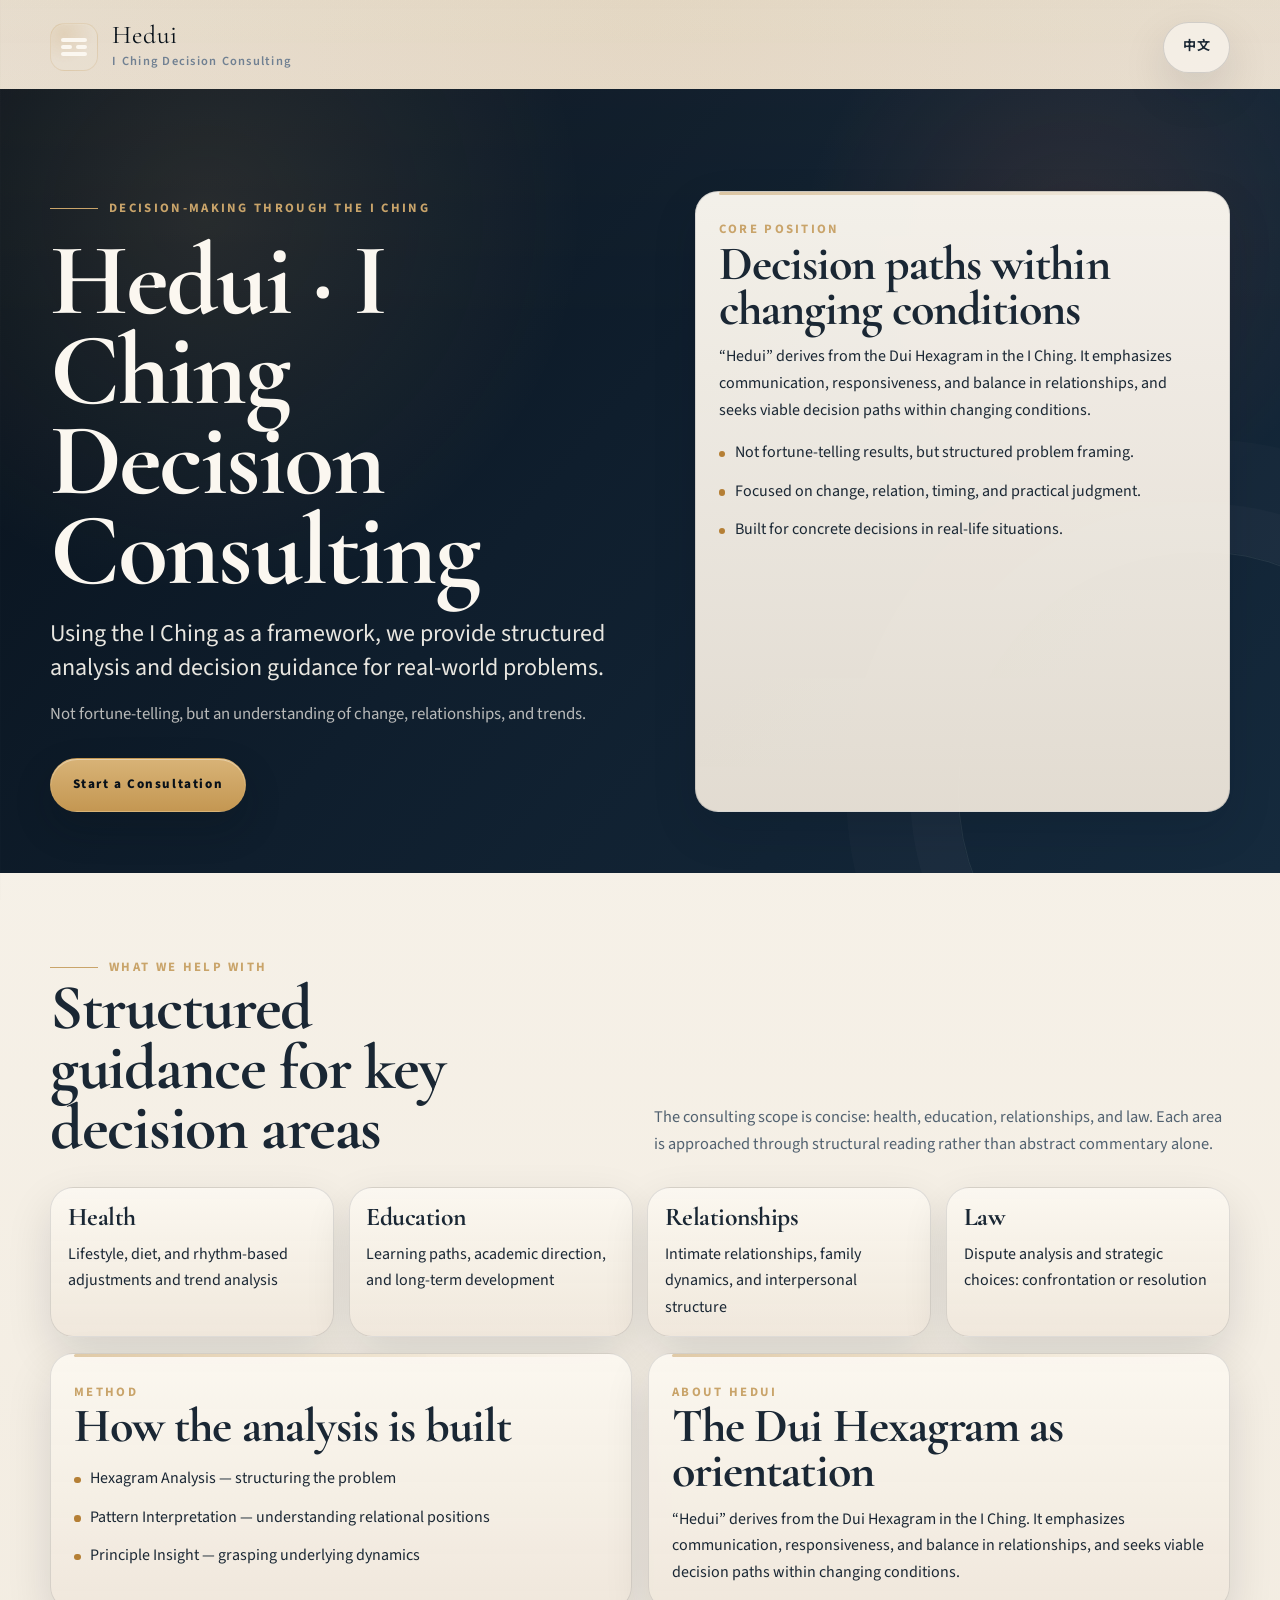
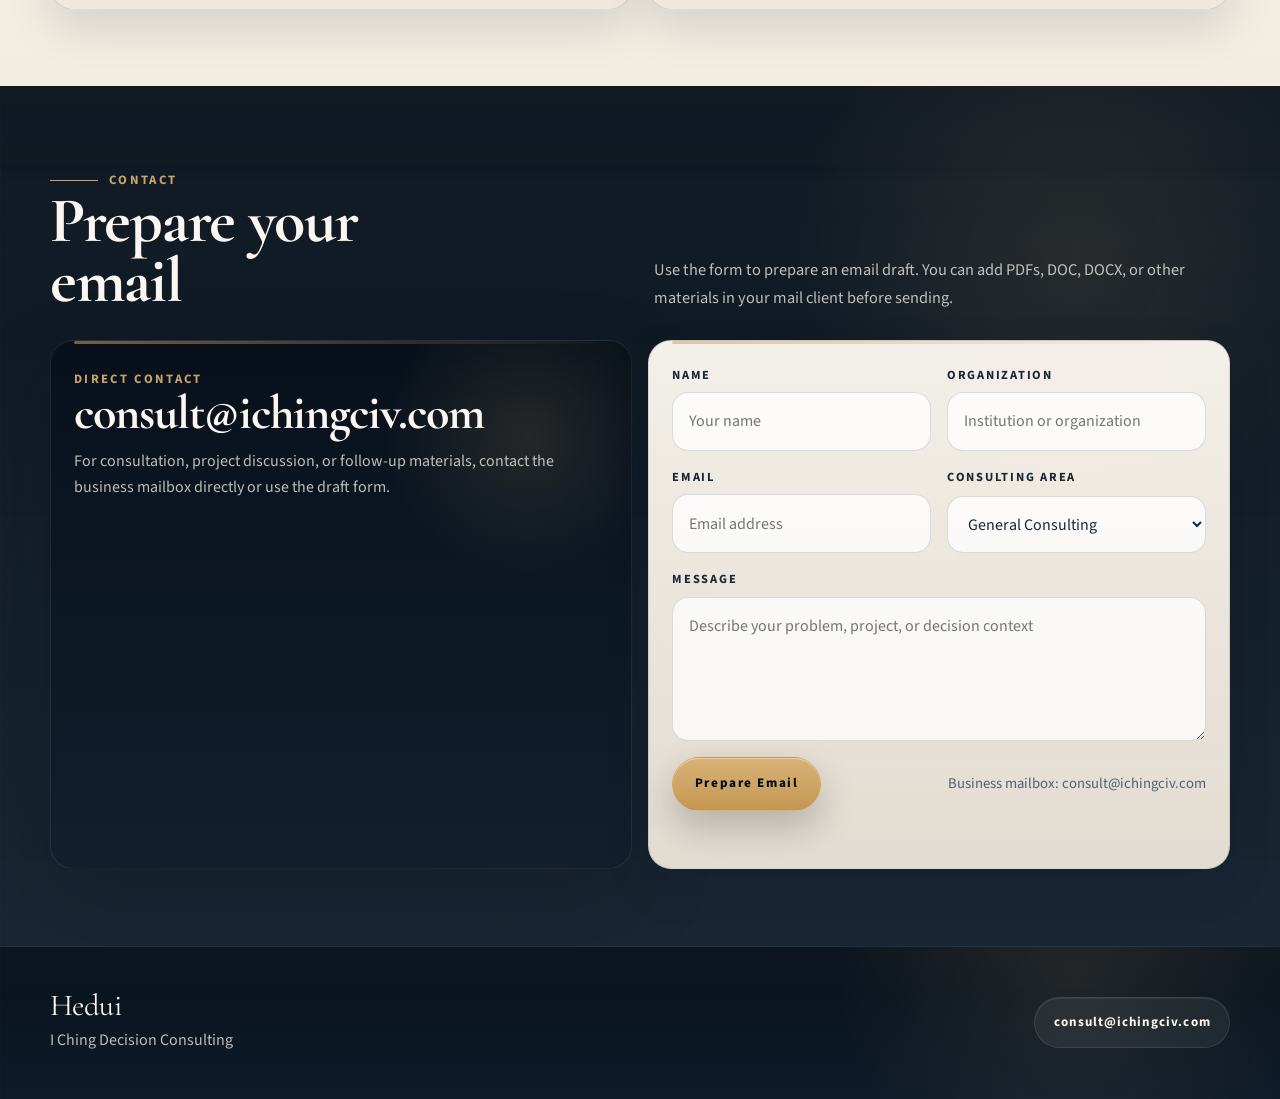
==== commit 65fc88b1: "change all" ====
--- a/en/index.html
+++ b/en/index.html
@@ -3,303 +3,8 @@
   <head>
     <meta charset="UTF-8" />
     <meta name="viewport" content="width=device-width, initial-scale=1.0" />
-    <title>I CHING CIVILIZATION</title>
-    <meta
-      name="description"
-      content="I CHING CIVILIZATION is an independent advisory website that translates I Ching thought into modern consulting across health, education, relationship, law, and communication contexts."
-    />
-    <link rel="preconnect" href="https://fonts.googleapis.com" />
-    <link rel="preconnect" href="https://fonts.gstatic.com" crossorigin />
-    <link
-      href="https://fonts.googleapis.com/css2?family=Cormorant+Garamond:wght@500;600;700&family=Noto+Sans+SC:wght@400;500;700&family=Noto+Serif+SC:wght@500;600;700&family=Source+Sans+3:wght@400;500;600;700&display=swap"
-      rel="stylesheet"
-    />
-    <link rel="stylesheet" href="../site.css" />
+    <title>Redirecting...</title>
+    <script src="../route.js"></script>
   </head>
-  <body class="home-page" data-lang="en">
-    <header class="site-header">
-      <div class="container nav-wrap">
-        <a class="brand" href="index.html" aria-label="I CHING CIVILIZATION Home">
-          <span class="brand-mark" aria-hidden="true">
-            <span></span>
-            <span class="broken"></span>
-            <span></span>
-          </span>
-          <span>
-            <span class="brand-title">I CHING CIVILIZATION</span>
-            <span class="brand-subtitle">Independent Advisory Website</span>
-          </span>
-        </a>
-
-        <button class="menu-toggle" id="menu-toggle" type="button" aria-expanded="false" aria-controls="nav-panel">
-          Menu
-        </button>
-
-        <div class="nav-panel" id="nav-panel">
-          <nav class="nav-links" aria-label="Main Navigation">
-            <a href="about.html">About</a>
-            <a href="health.html">Health</a>
-            <a href="education.html">Education</a>
-            <a href="relationship.html">Relationship</a>
-            <a href="law.html">Law</a>
-            <a href="contact.html">Contact</a>
-          </nav>
-          <a class="lang-switch" href="../zh/index.html">中文</a>
-        </div>
-      </div>
-    </header>
-
-    <main id="top">
-      <section class="hero">
-        <div class="container hero-grid">
-          <div class="hero-copy">
-            <p class="eyebrow">Applied I Ching Advisory</p>
-            <h1>I CHING CIVILIZATION</h1>
-            <p class="hero-deck">
-              An independent advisory platform that translates classical I Ching thought into serious, contemporary guidance for health, education, relationship, law, and public communication.
-            </p>
-            <p class="hero-body">
-              The site is built as a stand-alone institutional front door rather than a secondary project page. Its task is to make long-term classical study legible for real clients, real situations, and bilingual public-facing work.
-            </p>
-            <div class="hero-actions">
-              <a class="button" href="contact.html">Start a Consultation</a>
-              <a class="button secondary" href="about.html">Read the Positioning</a>
-              <a class="button secondary" href="https://ichingciv.org/">Back to Main Site</a>
-            </div>
-            <div class="hero-metrics">
-              <div class="metric">
-                <strong>05</strong>
-                <span>practice areas</span>
-              </div>
-              <div class="metric">
-                <strong>02</strong>
-                <span>working languages</span>
-              </div>
-              <div class="metric">
-                <strong>01</strong>
-                <span>independent advisory platform</span>
-              </div>
-            </div>
-          </div>
-
-          <div class="hero-column">
-            <article class="hero-card hero-brief">
-              <span class="card-kicker">Current Dossier</span>
-              <h2>Classical structure for live decisions</h2>
-              <p>
-                The work begins by reading pattern, timing, relation, and judgment in the present situation, then translating that reading into language a client can actually use.
-              </p>
-              <ul class="brief-list">
-                <li>
-                  <strong>Health</strong>
-                  <span>Rhythm, balance, non-clinical orientation, and communication around difficult phases.</span>
-                </li>
-                <li>
-                  <strong>Education</strong>
-                  <span>Curriculum architecture, bilingual teaching materials, and program framing.</span>
-                </li>
-                <li>
-                  <strong>Relationship</strong>
-                  <span>Family dialogue, team communication, intercultural translation, and ethical response.</span>
-                </li>
-              </ul>
-            </article>
-
-            <article class="hero-card hero-brief secondary">
-              <span class="card-kicker">Operating Model</span>
-              <h2>Built for public, institutional, and cross-cultural work</h2>
-              <p>
-                This platform is not structured as ornamental mysticism. It is designed for projects that need editorial clarity, conceptual rigor, and a more durable public-facing language.
-              </p>
-              <ul class="brief-list">
-                <li>
-                  <strong>Editorial clarity</strong>
-                  <span>Dense ideas are translated into readable outward-facing language.</span>
-                </li>
-                <li>
-                  <strong>Bilingual structure</strong>
-                  <span>Chinese and English are planned together rather than added later.</span>
-                </li>
-                <li>
-                  <strong>Inquiry path</strong>
-                  <span>Visitors can move from orientation to direct consultation without guessing where to begin.</span>
-                </li>
-              </ul>
-            </article>
-          </div>
-        </div>
-      </section>
-
-      <section class="section section-dark">
-        <div class="container">
-          <div class="section-head light">
-            <div>
-              <div class="section-tag">Featured Briefings</div>
-              <h2 class="section-title">An institutional home page, not a brochure</h2>
-            </div>
-            <p class="section-copy">
-              The homepage is now framed more like an institute or publication front page: a lead argument, a strong editorial rhythm, and clear routes into deeper subject-specific pages.
-            </p>
-          </div>
-
-          <div class="editorial-grid">
-            <article class="editorial-card feature">
-              <div>
-                <span class="editorial-kicker">Method</span>
-                <h3>Interpretive advisory instead of ornamental mysticism</h3>
-                <p>
-                  The I Ching is treated here as a disciplined language for reading transitions, clarifying relations, and thinking through action. The purpose is reflective structure, not spectacle.
-                </p>
-              </div>
-              <div class="editorial-footer">
-                <span>Pattern, timing, relation, judgment</span>
-                <a class="button-link" href="about.html">Read About</a>
-              </div>
-            </article>
-
-            <article class="editorial-card">
-              <div>
-                <span class="editorial-kicker">Audience</span>
-                <h3>Designed for families, schools, and institutions</h3>
-                <p>
-                  The site speaks to people who need structured guidance, editorial intelligence, and classical depth without losing clarity in public or collaborative settings.
-                </p>
-              </div>
-              <div class="editorial-footer">
-                <span>Programs, lectures, advisory conversations</span>
-                <a class="button-link" href="education.html">Open Education</a>
-              </div>
-            </article>
-
-            <article class="editorial-card">
-              <div>
-                <span class="editorial-kicker">Language</span>
-                <h3>Bilingual from the foundation, not as an afterthought</h3>
-                <p>
-                  Chinese and English are both part of the platform architecture, which matters for international-facing clients, institutions, and long-form cultural projects.
-                </p>
-              </div>
-              <div class="editorial-footer">
-                <span>Translation, tone, and narrative consistency</span>
-                <a class="button-link" href="contact.html">Contact</a>
-              </div>
-            </article>
-          </div>
-        </div>
-      </section>
-
-      <section class="section">
-        <div class="container">
-          <div class="section-head">
-            <div>
-              <div class="section-tag">Practice Areas</div>
-              <h2 class="section-title">Move directly into the right advisory track</h2>
-            </div>
-            <p class="section-copy">
-              Each page functions like a distinct brief. Visitors can enter through the area that best matches the real pressure point instead of reading the entire site linearly.
-            </p>
-          </div>
-
-          <div class="practice-board">
-            <article class="practice-card">
-              <span class="practice-index">01</span>
-              <h3>About</h3>
-              <p>Positioning, method, audience, and the underlying logic of the platform.</p>
-              <a class="practice-link" href="about.html">Open About</a>
-            </article>
-
-            <article class="practice-card">
-              <span class="practice-index">02</span>
-              <h3>Health</h3>
-              <p>Non-clinical work on rhythm, balance, communication, and life-phase interpretation.</p>
-              <a class="practice-link" href="health.html">Open Health</a>
-            </article>
-
-            <article class="practice-card">
-              <span class="practice-index">03</span>
-              <h3>Education</h3>
-              <p>Curriculum design, bilingual teaching materials, and long-form educational framing.</p>
-              <a class="practice-link" href="education.html">Open Education</a>
-            </article>
-
-            <article class="practice-card">
-              <span class="practice-index">04</span>
-              <h3>Relationship</h3>
-              <p>Family dialogue, team communication, intercultural tension, and ethical reply.</p>
-              <a class="practice-link" href="relationship.html">Open Relationship</a>
-            </article>
-
-            <article class="practice-card">
-              <span class="practice-index">05</span>
-              <h3>Law</h3>
-              <p>Legal culture, mediation-sensitive language, public framing, and responsibility.</p>
-              <a class="practice-link" href="law.html">Open Law</a>
-            </article>
-
-            <article class="practice-card">
-              <span class="practice-index">06</span>
-              <h3>Contact</h3>
-              <p>Describe the concrete situation, route the inquiry, and move into the next conversation.</p>
-              <a class="practice-link" href="contact.html">Open Contact</a>
-            </article>
-          </div>
-        </div>
-      </section>
-
-      <section class="section">
-        <div class="container">
-          <div class="manifesto-grid">
-            <article class="manifesto-panel dark">
-              <span class="service-meta">Positioning</span>
-              <p class="manifesto-quote">
-                This site translates long-term classical study into a serious, public-facing advisory language.
-              </p>
-              <p>
-                It is structured for clients who need interpretation, communication, and judgment rather than decorative references to tradition.
-              </p>
-            </article>
-
-            <article class="manifesto-panel">
-              <span class="service-meta">Inquiry Flow</span>
-              <h3>How projects usually move</h3>
-              <ul class="signal-list">
-                <li>Describe the situation, the people involved, and the real pressure point.</li>
-                <li>Clarify whether the work belongs to health, education, relationship, law, or a mixed case.</li>
-                <li>Continue as a consultation, workshop, lecture series, editorial collaboration, or longer advisory track.</li>
-              </ul>
-            </article>
-          </div>
-
-          <article class="cta-strip home-cta">
-            <h3>Start with the concrete situation.</h3>
-            <p>
-              If the issue is already clear, go directly to the contact page. If the issue is still taking shape, use the practice pages to identify the right entry point first.
-            </p>
-            <div class="cta-actions">
-              <a class="button" href="contact.html">Go to Contact</a>
-              <a class="button secondary" href="about.html">Read the Method</a>
-            </div>
-          </article>
-        </div>
-      </section>
-    </main>
-
-    <footer class="site-footer">
-      <div class="container footer-grid">
-        <div class="footer-copy">
-          <div class="footer-title">I CHING CIVILIZATION</div>
-          <p>An independent advisory website for applied I Ching consultation.</p>
-        </div>
-        <nav class="footer-links">
-          <a href="about.html">About</a>
-          <a href="health.html">Health</a>
-          <a href="education.html">Education</a>
-          <a href="relationship.html">Relationship</a>
-          <a href="law.html">Law</a>
-          <a href="contact.html">Contact</a>
-        </nav>
-      </div>
-    </footer>
-    <script src="../site.js?v=20260408-2"></script>
-  </body>
+  <body></body>
 </html>
